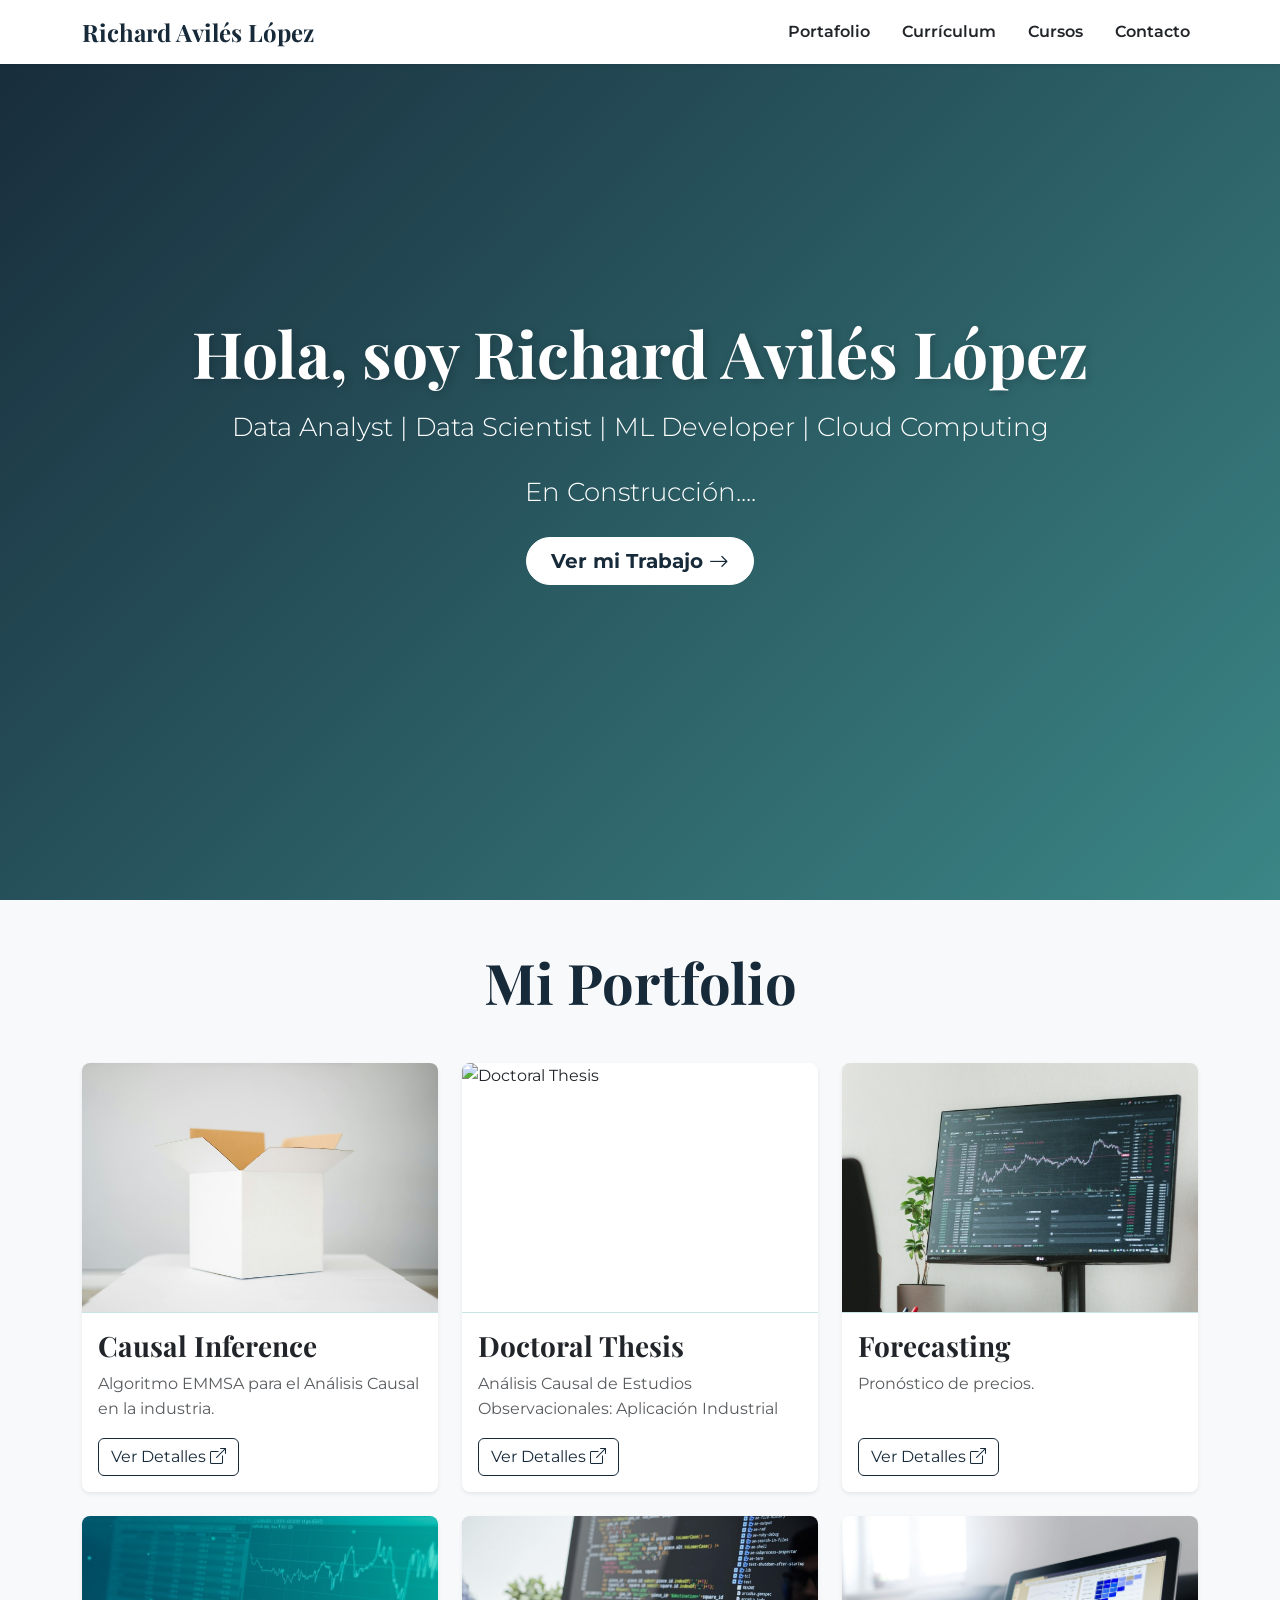
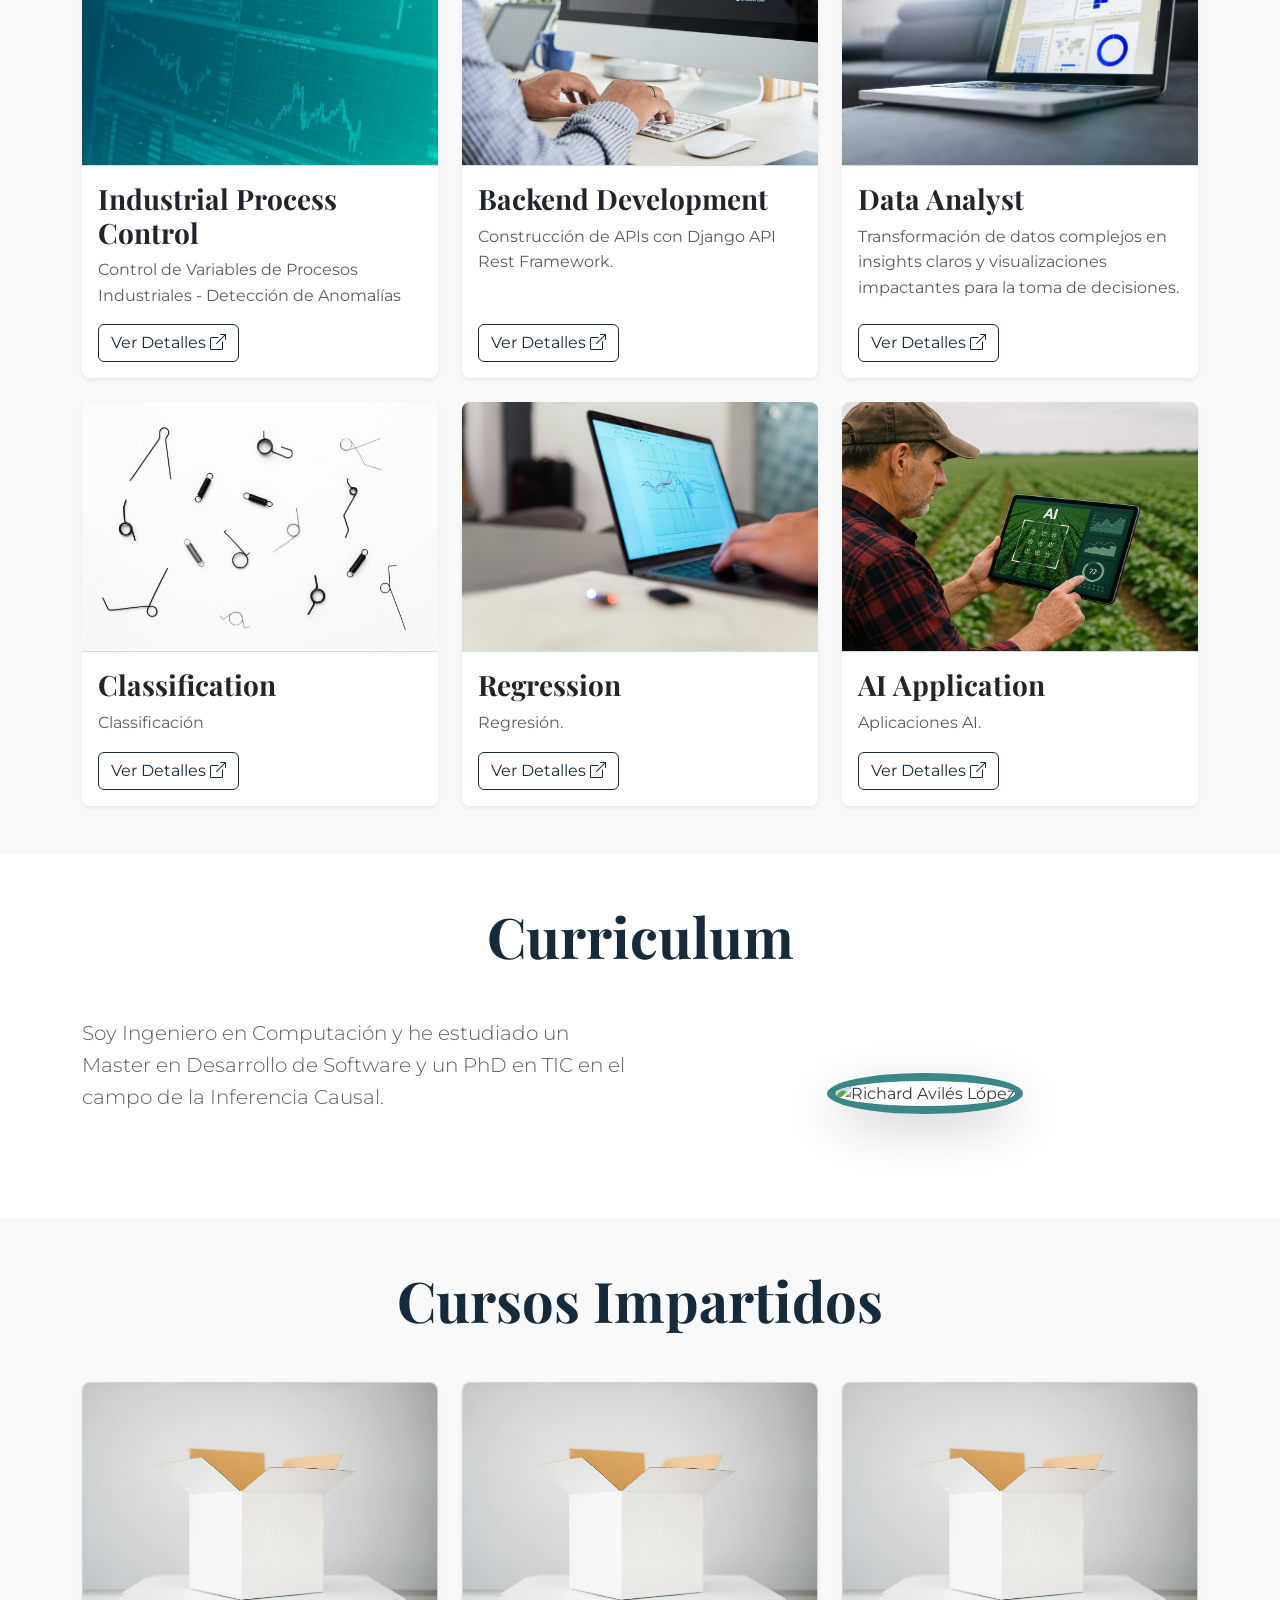
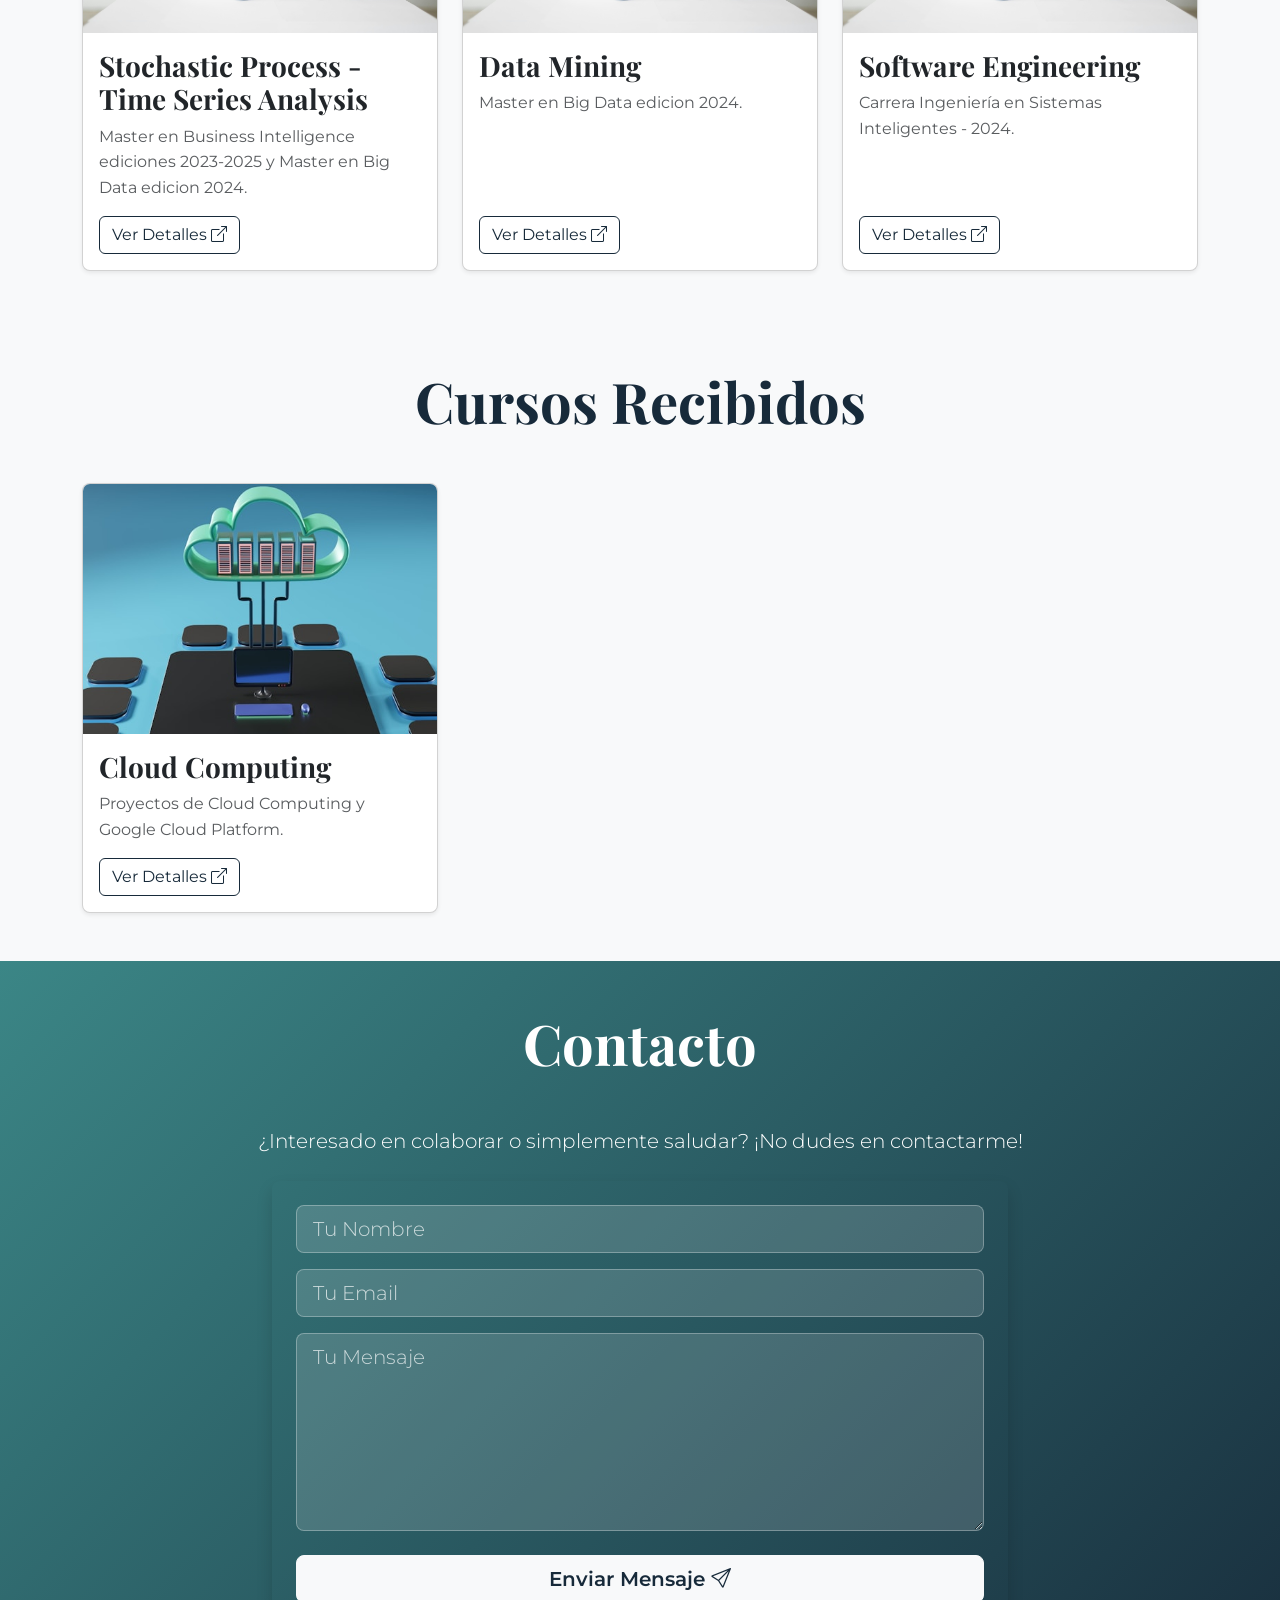
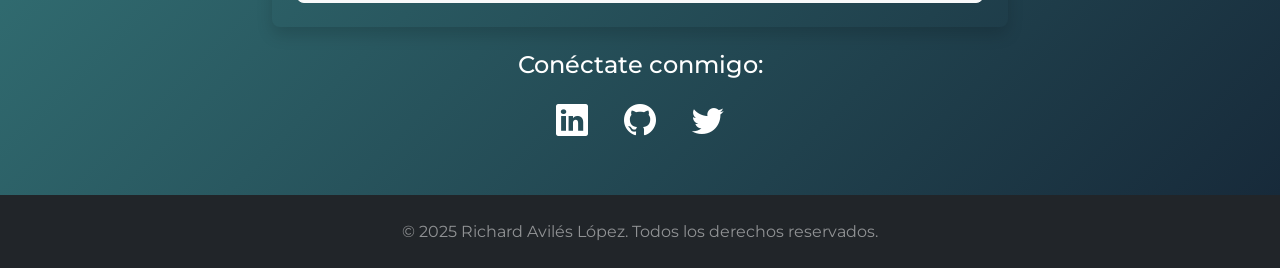
==== index2.html @ 5cff8ef3 "Portafolio v2.0" ====
<!DOCTYPE html>
<html lang="es">

<head>
    <meta charset="UTF-8">
    <meta name="viewport" content="width=device-width, initial-scale=1.0">
    <title>Richard Avilés López - Portafolio Profesional</title>
    <meta name="description" content="Portafolio profesional de Richard Avilés López: Data Analyst, Data Scientist y ML Developer. Descubre mis proyectos en Inferencia Causal, Forecasting y desarrollo Backend.">

    <!-- Bootstrap CSS -->
    <link href="https://cdn.jsdelivr.net/npm/bootstrap@5.3.3/dist/css/bootstrap.min.css" rel="stylesheet" xintegrity="sha384-QWTKZyjpPEjISv5WaRU9OFeRpok6YctnYmDr5pNlyT2bRjXh0JMhjY6hW+ALEwIH" crossorigin="anonymous">

    <!-- Google Fonts -->
    <link href="https://fonts.googleapis.com/css2?family=Playfair+Display:wght@400;700&family=Montserrat:wght@300;400;500;600&display=swap" rel="stylesheet">

    <!-- Bootstrap Icons -->
    <link rel="stylesheet" href="https://cdn.jsdelivr.net/npm/bootstrap-icons@1.11.3/font/bootstrap-icons.min.css">

    <style>
        /* CSS del usuario - Corregido y adaptado */
        /* Importar fuentes de Google Fonts */
        @import url('https://fonts.googleapis.com/css2?family=Playfair+Display:wght@400;700&family=Montserrat:wght@300;400;500;600&display=swap');

        /* Variables CSS para una paleta de colores profesional */
        :root {
            --primary-color: #172a3a; /* Azul oscuro elegante */
            --secondary-color: #3b8686; /* Azul verdoso suave y profesional */
            --accent-color: #c6e4e4; /* Azul pastel muy claro */
            --text-dark: #343a40; /* Casi negro de Bootstrap */
            --text-muted: #6c757d; /* Gris para texto secundario */
            --bg-light: #f8f9fa; /* Fondo claro de Bootstrap */
            --bg-white: #ffffff; /* Blanco puro */
        }

        /* Estilos generales y de tipografía */
        body {
            font-family: 'Montserrat', sans-serif;
            color: var(--text-dark);
            line-height: 1.6;
            background-color: var(--bg-white);
            scroll-behavior: smooth;
        }

        h1, h2, h3, .navbar-brand {
            font-family: 'Playfair Display', serif;
            font-weight: 700;
        }

        h1 {
            color: var(--bg-white);
        }

        h2 {
            color: var(--primary-color);
        }

        .text-primary {
            color: var(--primary-color) !important;
        }

        .btn-outline-primary {
            color: var(--primary-color);
            border-color: var(--primary-color);
            transition: all 0.3s ease;
        }
        .btn-outline-primary:hover {
            background-color: var(--primary-color);
            color: var(--bg-white);
        }

        /* --- Navbar Mejorado --- */
        .navbar-brand {
            color: var(--primary-color) !important;
            font-weight: 700;
        }

        .nav-link.fw-semibold {
            font-weight: 600 !important;
            color: var(--text-dark);
            transition: color 0.3s ease;
        }

        .nav-link:hover {
            color: var(--secondary-color) !important; /* Nuevo color al pasar el ratón */
        }

        /* --- Hero Section Mejorada --- */
        .hero-section {
            background: linear-gradient(135deg, var(--primary-color) 0%, var(--secondary-color) 100%);
            min-height: 100vh;
            padding-top: 56px;
            display: flex;
            align-items: center;
            text-align: center;
            color: var(--bg-white);
        }

        .hero-section h1 {
            font-size: clamp(2rem, 5vw, 4rem); /* Fuente responsiva */
            text-shadow: 2px 2px 8px rgba(0,0,0,0.2);
        }

        .hero-section .lead {
            font-size: clamp(1rem, 2.5vw, 1.6rem); /* Fuente responsiva */
            font-weight: 300;
        }

        .hero-section .btn {
            border-color: var(--bg-white) !important;
            color: var(--primary-color) !important;
            background-color: var(--bg-white) !important;
            transition: all 0.3s ease;
        }
        .hero-section .btn:hover {
            background-color: var(--accent-color) !important;
            color: var(--primary-color) !important;
            transform: translateY(-3px);
            box-shadow: 0 5px 15px rgba(0,0,0,0.2);
        }


        /* --- Secciones Generales --- */
        section {
            padding: 5rem 0;
            overflow: hidden;
        }

        /* --- Portfolio Section --- */
        .portfolio-section .card {
            border: none;
            transition: transform 0.3s ease, box-shadow 0.3s ease;
            cursor: pointer;
            background-color: var(--bg-white);
            border-radius: 0.75rem; /* Bordes más suaves */
        }

        .portfolio-section .card:hover {
            transform: translateY(-10px);
            box-shadow: 0 10px 30px rgba(0, 0, 0, 0.15) !important;
        }

        .portfolio-section .card-img-top {
            border-bottom: 1px solid var(--accent-color); /* Borde suave */
        }

        /* --- About Section --- */
        .about-section .img-fluid {
            border: 8px solid var(--secondary-color);
            box-shadow: 0 8px 25px rgba(0, 0, 0, 0.15);
        }

        /* --- Contact Section --- */
        .contact-section {
            background: linear-gradient(135deg, var(--secondary-color) 0%, var(--primary-color) 100%);
        }

        .contact-section .form-control {
            background-color: rgba(255, 255, 255, 0.15);
            border: 1px solid rgba(255, 255, 255, 0.4);
            color: var(--bg-white);
            font-weight: 300;
        }

        .contact-section .form-control::placeholder {
            color: rgba(255, 255, 255, 0.7);
        }

        .contact-section .form-control:focus {
            background-color: rgba(255, 255, 255, 0.25);
            border-color: var(--bg-white);
            box-shadow: 0 0 0 0.25rem rgba(255, 255, 255, 0.25);
            color: var(--bg-white);
        }

        .contact-section .btn-light {
            color: var(--primary-color) !important;
            font-weight: 600 !important;
            transition: all 0.3s ease;
        }

        .contact-section .btn-light:hover {
            background-color: var(--bg-light) !important;
            transform: translateY(-3px);
            box-shadow: 0 5px 15px rgba(0,0,0,0.2);
        }

        .social-links a {
            transition: transform 0.3s ease, color 0.3s ease;
        }

        .social-links a:hover {
            transform: translateY(-5px) scale(1.1);
            color: var(--accent-color) !important;
        }

        /* --- Footer --- */
        .footer {
            background-color: var(--text-dark);
        }

        /* Media Queries para responsividad */
        @media (max-width: 991.98px) {
            .navbar-collapse {
                background-color: var(--bg-white);
                padding: 1rem;
                border-radius: 0.5rem;
                margin-top: 0.5rem;
                box-shadow: 0 5px 15px rgba(0,0,0,0.1);
            }
            .navbar-nav .nav-item {
                margin-left: 0;
                margin-bottom: 0.5rem;
            }
            .navbar-nav .nav-link {
                padding-left: 1rem;
            }
            .about-section .img-fluid {
                width: 250px;
                height: 250px;
            }
        }
        @media (max-width: 767.98px) {
            .about-section .img-fluid {
                width: 200px;
                height: 200px;
            }
        }

        /* --- Estilos para la galería pop-up (modal) --- */
        .modal-gallery {
            display: none; 
            position: fixed;
            z-index: 1050;
            left: 0;
            top: 0;
            width: 100%;
            height: 100%;
            background-color: rgba(0, 0, 0, 0.9);
            justify-content: center;
            align-items: center;
            padding: 20px;
            box-sizing: border-box;
        }

        .modal-content-wrapper {
            position: relative;
            max-width: 90%;
            max-height: 90%;
            display: flex;
            flex-direction: column;
            justify-content: center;
            align-items: center;
        }

        .modal-menu-container {
            width: 100%;
            max-width: 600px;
        }

        #gallery-menu {
            width: 100%;
            font-size: 1.25rem;
            font-weight: 500;
        }

        .modal-image {
            max-width: 100%;
            max-height: calc(100vh - 150px);
            display: block;
            object-fit: contain;
            transition: transform 0.3s ease;
        }

        .close-btn {
            position: absolute;
            top: 20px;
            right: 35px;
            color: #fff;
            font-size: 40px;
            font-weight: bold;
            cursor: pointer;
            transition: color 0.3s ease;
        }

        .close-btn:hover,
        .close-btn:focus {
            color: var(--secondary-color);
            text-decoration: none;
        }

        .prev-btn, .next-btn {
            cursor: pointer;
            position: absolute;
            top: 50%;
            width: auto;
            padding: 16px;
            margin-top: -22px;
            color: white;
            font-weight: bold;
            font-size: 20px;
            transition: 0.6s ease;
            border-radius: 0 3px 3px 0;
            user-select: none;
            background-color: rgba(0,0,0,0.5);
            border: none;
        }

        .prev-btn {
            left: 0;
            border-radius: 3px 0 0 3px;
        }

        .next-btn {
            right: 0;
            border-radius: 3px 0 0 3px;
        }

        .prev-btn:hover, .next-btn:hover {
            background-color: rgba(0,0,0,0.8);
        }
    </style>
</head>
<body>

    <nav class="navbar navbar-expand-lg navbar-light bg-white shadow-sm fixed-top">
        <div class="container">
            <a class="navbar-brand fw-bold fs-4 text-primary" href="#hero">Richard Avilés López</a>
            <button class="navbar-toggler" type="button" data-bs-toggle="collapse" data-bs-target="#navbarNav" aria-controls="navbarNav" aria-expanded="false" aria-label="Toggle navigation">
                <span class="navbar-toggler-icon"></span>
            </button>
            <div class="collapse navbar-collapse justify-content-end" id="navbarNav">
                <ul class="navbar-nav">
                    <li class="nav-item">
                        <a class="nav-link text-dark fw-semibold me-3" href="#portfolio">Portafolio</a>
                    </li>
                    <li class="nav-item">
                        <a class="nav-link text-dark fw-semibold me-3" href="#about">Currículum</a>
                    </li>
                    <li class="nav-item">
                        <a class="nav-link text-dark fw-semibold me-3" href="#cursos_impartidos">Cursos</a>
                    </li>
                    <li class="nav-item">
                        <a class="nav-link text-dark fw-semibold" href="#contact">Contacto</a>
                    </li>
                </ul>
            </div>
        </div>
    </nav>

    <section id="hero" class="hero-section d-flex align-items-center justify-content-center text-center text-white py-5">
        <div class="container">
            <h1 class="display-3 fw-bold mb-3 animate__animated animate__fadeInDown">Hola, soy Richard Avilés López</h1>
            <p class="lead mb-4 animate__animated animate__fadeInUp">Data Analyst | Data Scientist | ML Developer | Cloud Computing</p>
            <p class="lead mb-4 animate__animated animate__fadeInUp">En Construcción....</p>
            <a href="#portfolio" class="btn btn-lg btn-light text-primary fw-bold px-4 py-2 rounded-pill animate__animated animate__zoomIn">Ver mi Trabajo <i class="bi bi-arrow-right"></i></a>
        </div>
    </section>

    <section id="portfolio" class="portfolio-section py-5 bg-light">
        <div class="container">
            <h2 class="text-center mb-5 display-4 fw-bold text-primary">Mi Portfolio</h2>
            <div class="row g-4">
                <div class="col-md-6 col-lg-4 d-flex">
                    <div class="card shadow-sm rounded-3 overflow-hidden flex-fill">
                        <img src="./imgs/kelli-mcclintock-GopRYASfsOc-unsplash.jpg" class="card-img-top" alt="Causal Inference" style="height: 250px; object-fit: cover;">
                        <div class="card-body d-flex flex-column">
                            <h3 class="card-title fw-bold text-dark">Causal Inference</h3>
                            <p class="card-text text-muted mb-auto">Algoritmo EMMSA para el Análisis Causal en la industria.</p>
                            <a href="#" class="btn btn-outline-primary mt-3 align-self-start open-gallery-btn" data-gallery-id="causal-inference">Ver Detalles <i class="bi bi-box-arrow-up-right"></i></a>
                        </div>
                    </div>
                </div>
                <div class="col-md-6 col-lg-4 d-flex">
                    <div class="card shadow-sm rounded-3 overflow-hidden flex-fill">
                        <img src="./imgs/logan-voss-eCYWtGTDKS4-unsplash.jpg" class="card-img-top" alt="Doctoral Thesis" style="height: 250px; object-fit: cover;">
                        <div class="card-body d-flex flex-column">
                            <h3 class="card-title fw-bold text-dark">Doctoral Thesis</h3>
                            <p class="card-text text-muted mb-auto">Análisis Causal de Estudios Observacionales: Aplicación Industrial</p>
                            <a href="#" class="btn btn-outline-primary mt-3 align-self-start open-gallery-btn" data-gallery-id="doctoral-thesis">Ver Detalles <i class="bi bi-box-arrow-up-right"></i></a>
                        </div>
                    </div>
                </div>
                <div class="col-md-6 col-lg-4 d-flex">
                    <div class="card shadow-sm rounded-3 overflow-hidden flex-fill">
                        <img src="./imgs/behnam-norouzi-5mK7vv6dHlg-unsplash.jpg" class="card-img-top" alt="Forecasting" style="height: 250px; object-fit: cover;">
                        <div class="card-body d-flex flex-column">
                            <h3 class="card-title fw-bold text-dark">Forecasting</h3>
                            <p class="card-text text-muted mb-auto">Pronóstico de precios.</p>
                            <a href="#" class="btn btn-outline-primary mt-3 align-self-start open-gallery-btn" data-gallery-id="forecasting">Ver Detalles <i class="bi bi-box-arrow-up-right"></i></a>
                        </div>
                    </div>
                </div>
                <div class="col-md-6 col-lg-4 d-flex">
                    <div class="card shadow-sm rounded-3 overflow-hidden flex-fill">
                        <img src="./imgs/business-5475664_1280.jpg" class="card-img-top" alt="Industrial Process Control" style="height: 250px; object-fit: cover;">
                        <div class="card-body d-flex flex-column">
                            <h3 class="card-title fw-bold text-dark">Industrial Process Control</h3>
                            <p class="card-text text-muted mb-auto">Control de Variables de Procesos Industriales - Detección de Anomalías</p>
                            <a href="#" class="btn btn-outline-primary mt-3 align-self-start open-gallery-btn" data-gallery-id="industrial-control">Ver Detalles <i class="bi bi-box-arrow-up-right"></i></a>
                        </div>
                    </div>
                </div>
                <div class="col-md-6 col-lg-4 d-flex">
                    <div class="card shadow-sm rounded-3 overflow-hidden flex-fill">
                        <img src="./imgs/software-development-6523979_1280.jpg" class="card-img-top" alt="Desarrollo Backend con Django" style="height: 250px; object-fit: cover;">
                        <div class="card-body d-flex flex-column">
                            <h3 class="card-title fw-bold text-dark">Backend Development</h3>
                            <p class="card-text text-muted mb-auto">Construcción de APIs con Django API Rest Framework.</p>
                            <a href="#" class="btn btn-outline-primary mt-3 align-self-start open-gallery-btn" data-gallery-id="backend-dev">Ver Detalles <i class="bi bi-box-arrow-up-right"></i></a>
                        </div>
                    </div>
                </div>
                <div class="col-md-6 col-lg-4 d-flex">
                    <div class="card shadow-sm rounded-3 overflow-hidden flex-fill">
                        <img src="./imgs/lukas-blazek-mcSDtbWXUZU-unsplash.jpg" class="card-img-top" alt="Análisis de Datos y Visualización" style="height: 250px; object-fit: cover;">
                        <div class="card-body d-flex flex-column">
                            <h3 class="card-title fw-bold text-dark">Data Analyst</h3>
                            <p class="card-text text-muted mb-auto">Transformación de datos complejos en insights claros y visualizaciones impactantes para la toma de decisiones.</p>
                            <a href="#" class="btn btn-outline-primary mt-3 align-self-start open-gallery-btn" data-gallery-id="data-analyst">Ver Detalles <i class="bi bi-box-arrow-up-right"></i></a>
                        </div>
                    </div>
                </div>
                <div class="col-md-6 col-lg-4 d-flex">
                    <div class="card shadow-sm rounded-3 overflow-hidden flex-fill">
                        <img src="./imgs/dan-cristian-padure-ritZolQWTeE-unsplash.jpg" class="card-img-top" alt="Classification" style="height: 250px; object-fit: cover;">
                        <div class="card-body d-flex flex-column">
                            <h3 class="card-title fw-bold text-dark">Classification</h3>
                            <p class="card-text text-muted mb-auto">Classificación</p>
                            <a href="#" class="btn btn-outline-primary mt-3 align-self-start open-gallery-btn" data-gallery-id="classification">Ver Detalles <i class="bi bi-box-arrow-up-right"></i></a>
                        </div>
                    </div>
                </div>
                <div class="col-md-6 col-lg-4 d-flex">
                    <div class="card shadow-sm rounded-3 overflow-hidden flex-fill">
                        <img src="./imgs/thisisengineering-f4pUuCc3M0g-unsplash.jpg" class="card-img-top" alt="Regression" style="height: 250px; object-fit: cover;">
                        <div class="card-body d-flex flex-column">
                            <h3 class="card-title fw-bold text-dark">Regression</h3>
                            <p class="card-text text-muted mb-auto">Regresión.</p>
                            <a href="#" class="btn btn-outline-primary mt-3 align-self-start open-gallery-btn" data-gallery-id="regression">Ver Detalles <i class="bi bi-box-arrow-up-right"></i></a>
                        </div>
                    </div>
                </div>
                <div class="col-md-6 col-lg-4 d-flex">
                    <div class="card shadow-sm rounded-3 overflow-hidden flex-fill">
                        <img src="./imgs/waqar-mujahid-NU_s4KI_zME-unsplash.jpg" class="card-img-top" alt="AI Application" style="height: 250px; object-fit: cover;">
                        <div class="card-body d-flex flex-column">
                            <h3 class="card-title fw-bold text-dark">AI Application</h3>
                            <p class="card-text text-muted mb-auto">Aplicaciones AI.</p>
                            <a href="#" class="btn btn-outline-primary mt-3 align-self-start open-gallery-btn" data-gallery-id="ai-application">Ver Detalles <i class="bi bi-box-arrow-up-right"></i></a>
                        </div>
                    </div>
                </div>
            </div>
        </div>
    </section>

    <section id="about" class="about-section py-5">
        <div class="container">
            <h2 class="text-center mb-5 display-4 fw-bold text-primary">Curriculum</h2>
            <div class="row align-items-center">
                <div class="col-lg-6 mb-4 mb-lg-0 order-lg-2 text-center">
                    <img src="https://images.unsplash.com/photo-1531297484001-80022131f5a1?q=80&w=2940&auto=format&fit=crop&ixlib=rb-4.0.3&ixid=M3wxMjA3fDB8MHxwaG90by1wYWdlfHx8fGVufDB8fHx8fA%3D%3D" class="img-fluid rounded-circle shadow-lg" alt="Richard Avilés López" style="width: 300px; height: 300px; object-fit: cover;">
                </div>
                <div class="col-lg-6 order-lg-1 text-lg-start text-center">
                    <p class="lead mb-3 text-muted">Soy Ingeniero en Computación y he estudiado un Master en Desarrollo de Software y un PhD en TIC en el campo de la Inferencia Causal.</p>
                    <p class="mb-3 text-muted"> </p>
                    <p class="text-muted">  </p>
                </div>
            </div>
        </div>
    </section>

    <section id="cursos_impartidos" class="cursos-section py-5 bg-light">
        <div class="container">
            <h2 class="text-center mb-5 display-4 fw-bold text-primary">Cursos Impartidos</h2>
            <div class="row g-4">
                <div class="col-md-6 col-lg-4 d-flex">
                    <div class="card shadow-sm rounded-3 overflow-hidden flex-fill">
                        <img src="./imgs/kelli-mcclintock-GopRYASfsOc-unsplash.jpg" class="card-img-top" alt="Stochastic Process" style="height: 250px; object-fit: cover;">
                        <div class="card-body d-flex flex-column">
                            <h3 class="card-title fw-bold text-dark">Stochastic Process - Time Series Analysis</h3>
                            <p class="card-text text-muted mb-auto">Master en Business Intelligence ediciones 2023-2025 y Master en Big Data edicion 2024.</p>
                            <a href="#" class="btn btn-outline-primary mt-3 align-self-start open-gallery-btn" data-gallery-id="stochastic-process">Ver Detalles <i class="bi bi-box-arrow-up-right"></i></a>
                        </div>
                    </div>
                </div>
                <div class="col-md-6 col-lg-4 d-flex">
                    <div class="card shadow-sm rounded-3 overflow-hidden flex-fill">
                        <img src="./imgs/kelli-mcclintock-GopRYASfsOc-unsplash.jpg" class="card-img-top" alt="Data Mining" style="height: 250px; object-fit: cover;">
                        <div class="card-body d-flex flex-column">
                            <h3 class="card-title fw-bold text-dark">Data Mining</h3>
                            <p class="card-text text-muted mb-auto">Master en Big Data edicion 2024.</p>
                            <a href="#" class="btn btn-outline-primary mt-3 align-self-start open-gallery-btn" data-gallery-id="data-mining">Ver Detalles <i class="bi bi-box-arrow-up-right"></i></a>
                        </div>
                    </div>
                </div>
                <div class="col-md-6 col-lg-4 d-flex">
                    <div class="card shadow-sm rounded-3 overflow-hidden flex-fill">
                        <img src="./imgs/kelli-mcclintock-GopRYASfsOc-unsplash.jpg" class="card-img-top" alt="Software Engineering" style="height: 250px; object-fit: cover;">
                        <div class="card-body d-flex flex-column">
                            <h3 class="card-title fw-bold text-dark">Software Engineering</h3>
                            <p class="card-text text-muted mb-auto">Carrera Ingeniería en Sistemas Inteligentes - 2024.</p>
                            <a href="#" class="btn btn-outline-primary mt-3 align-self-start open-gallery-btn" data-gallery-id="software-engineering">Ver Detalles <i class="bi bi-box-arrow-up-right"></i></a>
                        </div>
                    </div>
                </div>
            </div>
        </div>
    </section>

    <section id="cursos_recibidos" class="cursos-section py-5 bg-light">
        <div class="container">
            <h2 class="text-center mb-5 display-4 fw-bold text-primary">Cursos Recibidos</h2>
            <div class="row g-4" id="cursos-container">
                <div class="col-md-6 col-lg-4 d-flex">
                    <div class="card shadow-sm rounded-3 overflow-hidden flex-fill">
                        <img src="./imgs/growtika-WELyMatW3mw-unsplash.jpg" class="card-img-top" alt="Cloud Computing" style="height: 250px; object-fit: cover;">
                        <div class="card-body d-flex flex-column">
                            <h3 class="card-title fw-bold text-dark">Cloud Computing</h3>
                            <p class="card-text text-muted mb-auto">Proyectos de Cloud Computing y Google Cloud Platform.</p>
                            <a href="#" class="btn btn-outline-primary mt-3 align-self-start open-gallery-btn" data-gallery-id="cloud-computing">Ver Detalles <i class="bi bi-box-arrow-up-right"></i></a>
                        </div>
                    </div>
                </div>
            </div>
        </div>
    </section>
    
    <!-- Modal de la galería pop-up -->
    <div id="gallery-modal" class="modal-gallery">
        <div class="modal-content-wrapper">
            <span class="close-btn">&times;</span>
            <img id="modal-image" class="modal-image" src="" alt="">
            <a id="prev-btn" class="prev-btn">&#10094;</a>
            <a id="next-btn" class="next-btn">&#10095;</a>
        </div>
    </div>


    <section id="contact" class="contact-section py-5 text-white">
        <div class="container">
            <h2 class="text-center mb-5 display-4 fw-bold text-white">Contacto</h2>
            <p class="text-center lead mb-4">¿Interesado en colaborar o simplemente saludar? ¡No dudes en contactarme!</p>
            <div class="row justify-content-center">
                <div class="col-lg-8">
                    <form class="contact-form p-4 rounded-3 shadow" action="https://getform.io/f/bnlxvgnb" method="POST">
                        <div class="mb-3">
                            <label for="name" class="form-label visually-hidden">Nombre</label>
                            <input type="text" class="form-control form-control-lg" id="name" name="name" placeholder="Tu Nombre" required>
                        </div>
                        <div class="mb-3">
                            <label for="email" class="form-label visually-hidden">Email</label>
                            <input type="email" class="form-control form-control-lg" id="email" name="email" placeholder="Tu Email" required>
                        </div>
                        <div class="mb-4">
                            <label for="message" class="form-label visually-hidden">Mensaje</label>
                            <textarea class="form-control form-control-lg" id="message" name="message" rows="6" placeholder="Tu Mensaje" required></textarea>
                        </div>
                        <button type="submit" class="btn btn-light btn-lg w-100 fw-bold">Enviar Mensaje <i class="bi bi-send"></i></button>
                    </form>
                    <div class="text-center mt-4 social-links">
                        <h4 class="text-white mb-3">Conéctate conmigo:</h4>
                        <a href="https://www.linkedin.com/in/richardaviles" target="_blank" class="text-white mx-3 fs-2" aria-label="LinkedIn"><i class="bi bi-linkedin"></i></a>
                        <a href="https://github.com/richardaviles" target="_blank" class="text-white mx-3 fs-2" aria-label="GitHub"><i class="bi bi-github"></i></a>
                        <a href="https://twitter.com/richardaviles" target="_blank" class="text-white mx-3 fs-2" aria-label="Twitter"><i class="bi bi-twitter"></i></a>
                    </div>
                </div>
            </div>
        </div>
    </section>

    <!-- Modal de la galería pop-up - Corregido para no tener dos IDs iguales -->
    <!-- El modal ha sido simplificado ya que no se necesita un menú de galerías -->
    <div id="gallery-modal-2" class="modal-gallery">
        <div class="modal-content-wrapper">
            <span class="close-btn">&times;</span>
            <img id="modal-image" class="modal-image" src="" alt="">
            <a id="prev-btn" class="prev-btn">&#10094;</a>
            <a id="next-btn" class="next-btn">&#10095;</a>
        </div>
    </div>


    <footer class="footer bg-dark text-white-50 py-4">
        <div class="container text-center">
            <p class="mb-0">&copy; 2025 Richard Avilés López. Todos los derechos reservados.</p>
        </div>
    </footer>

    <script src="https://cdn.jsdelivr.net/npm/bootstrap@5.3.3/dist/js/bootstrap.bundle.min.js" xintegrity="sha384-YvpcrYf0tY3lHB60NNkmXc5s9fDVZLESaAA55NDzOxhy9GkcIdslK1eCEYyUraMhHwN" crossorigin="anonymous"></script>

    <script>
        // JS del usuario - Unificado y Corregido
        document.addEventListener('DOMContentLoaded', () => {

            // ----------------------------------------------------
            // 1. Smooth scrolling para los enlaces del menú
            // ----------------------------------------------------
            const navbarLinks = document.querySelectorAll('.navbar-nav a, .hero-section .btn');
            const navbar = document.querySelector('.navbar');

            navbarLinks.forEach(anchor => {
                anchor.addEventListener('click', function (e) {
                    
                    const navbarCollapse = document.querySelector('#navbarNav');
                    if (navbarCollapse.classList.contains('show')) {
                        const bsCollapse = new bootstrap.Collapse(navbarCollapse, { toggle: false });
                        bsCollapse.hide();
                    }

                    e.preventDefault();
                    const targetId = this.getAttribute('href');
                    const targetElement = document.querySelector(targetId);

                    if (targetElement) {
                        const headerOffset = navbar.offsetHeight;
                        const elementPosition = targetElement.getBoundingClientRect().top + window.pageYOffset;
                        const offsetPosition = elementPosition - headerOffset - 20;

                        window.scrollTo({
                            top: offsetPosition,
                            behavior: 'smooth'
                        });
                    }
                });
            });

            // ----------------------------------------------------
            // 2. Lógica de la galería de imágenes pop-up
            // ----------------------------------------------------

            // Define las imágenes para cada galería. Adapta las rutas si es necesario.
            const galleriesData = {
                'causal-inference': [
                    './imgs/kelli-mcclintock-GopRYASfsOc-unsplash.jpg',
                    'https://placehold.co/800x600/172a3a/ffffff?text=Inferencia+Causal+2',
                    'https://placehold.co/800x600/172a3a/ffffff?text=Inferencia+Causal+3'
                ],
                'doctoral-thesis': [
                    './imgs/logan-voss-eCYWtGTDKS4-unsplash.jpg',
                    'https://placehold.co/800x600/3b8686/ffffff?text=Tesis+Doctoral+1',
                    'https://placehold.co/800x600/3b8686/ffffff?text=Tesis+Doctoral+2'
                ],
                'forecasting': [
                    './imgs/behnam-norouzi-5mK7vv6dHlg-unsplash.jpg',
                    'https://placehold.co/800x600/c6e4e4/172a3a?text=Forecasting+1'
                ],
                'industrial-control': [
                    './imgs/business-5475664_1280.jpg',
                    'https://placehold.co/800x600/3b8686/ffffff?text=Control+Industrial'
                ],
                'backend-dev': [
                    './imgs/software-development-6523979_1280.jpg',
                    'https://placehold.co/800x600/172a3a/ffffff?text=Backend+Django+1'
                ],
                'data-analyst': [
                    './imgs/lukas-blazek-mcSDtbWXUZU-unsplash.jpg',
                    'https://placehold.co/800x600/c6e4e4/172a3a?text=Análisis+de+Datos'
                ],
                'classification': [
                    './imgs/dan-cristian-padure-ritZolQWTeE-unsplash.jpg',
                    'https://placehold.co/800x600/3b8686/ffffff?text=Clasificación'
                ],
                'regression': [
                    './imgs/thisisengineering-f4pUuCc3M0g-unsplash.jpg',
                    'https://placehold.co/800x600/172a3a/ffffff?text=Regresión'
                ],
                'ai-application': [
                    './imgs/waqar-mujahid-NU_s4KI_zME-unsplash.jpg',
                    'https://placehold.co/800x600/c6e4e4/172a3a?text=Aplicaciones+AI'
                ],
                'stochastic-process': [
                    './imgs/kelli-mcclintock-GopRYASfsOc-unsplash.jpg',
                    'https://placehold.co/800x600/172a3a/ffffff?text=Procesos+Estocásticos'
                ],
                'data-mining': [
                    './imgs/kelli-mcclintock-GopRYASfsOc-unsplash.jpg',
                    'https://placehold.co/800x600/3b8686/ffffff?text=Minería+de+Datos'
                ],
                'software-engineering': [
                    './imgs/kelli-mcclintock-GopRYASfsOc-unsplash.jpg',
                    'https://placehold.co/800x600/c6e4e4/172a3a?text=Ingeniería+de+Software'
                ],
                'cloud-computing': [
                    './imgs/growtika-WELyMatW3mw-unsplash.jpg',
                    'https://placehold.co/800x600/172a3a/ffffff?text=Cloud+Computing+2'
                ]
            };

            const modal = document.getElementById('gallery-modal');
            const modalImage = document.getElementById('modal-image');
            const closeBtn = document.querySelector('.close-btn');
            const prevBtn = document.getElementById('prev-btn');
            const nextBtn = document.getElementById('next-btn');
            let currentImages = [];
            let currentIndex = 0;

            function openModal(galleryId) {
                currentImages = galleriesData[galleryId] || [];
                if (currentImages.length > 0) {
                    currentIndex = 0;
                    showImage(currentIndex);
                    modal.style.display = 'flex';
                } else {
                    console.error('Galería no encontrada o vacía:', galleryId);
                }
            }

            function closeModal() {
                modal.style.display = 'none';
            }

            function showImage(index) {
                if (index < 0) {
                    currentIndex = currentImages.length - 1;
                } else if (index >= currentImages.length) {
                    currentIndex = 0;
                } else {
                    currentIndex = index;
                }
                modalImage.src = currentImages[currentIndex];
            }

            // Event listeners
            closeBtn.addEventListener('click', closeModal);
            nextBtn.addEventListener('click', () => showImage(currentIndex + 1));
            prevBtn.addEventListener('click', () => showImage(currentIndex - 1));

            // Captura los clics en los botones para abrir la galería
            document.addEventListener('click', (e) => {
                const button = e.target.closest('.open-gallery-btn');
                if (button) {
                    e.preventDefault();
                    const galleryId = button.getAttribute('data-gallery-id');
                    openModal(galleryId);
                }
            });

            // Cierre del modal con la tecla 'Esc'
            document.addEventListener('keydown', (e) => {
                if (e.key === 'Escape' && modal.style.display === 'flex') {
                    closeModal();
                }
            });
            
            // Cierre del modal al hacer clic fuera del contenido principal
            modal.addEventListener('click', (e) => {
                if (e.target.id === 'gallery-modal') {
                    closeModal();
                }
            });
        });
    </script>
</body>
</html>
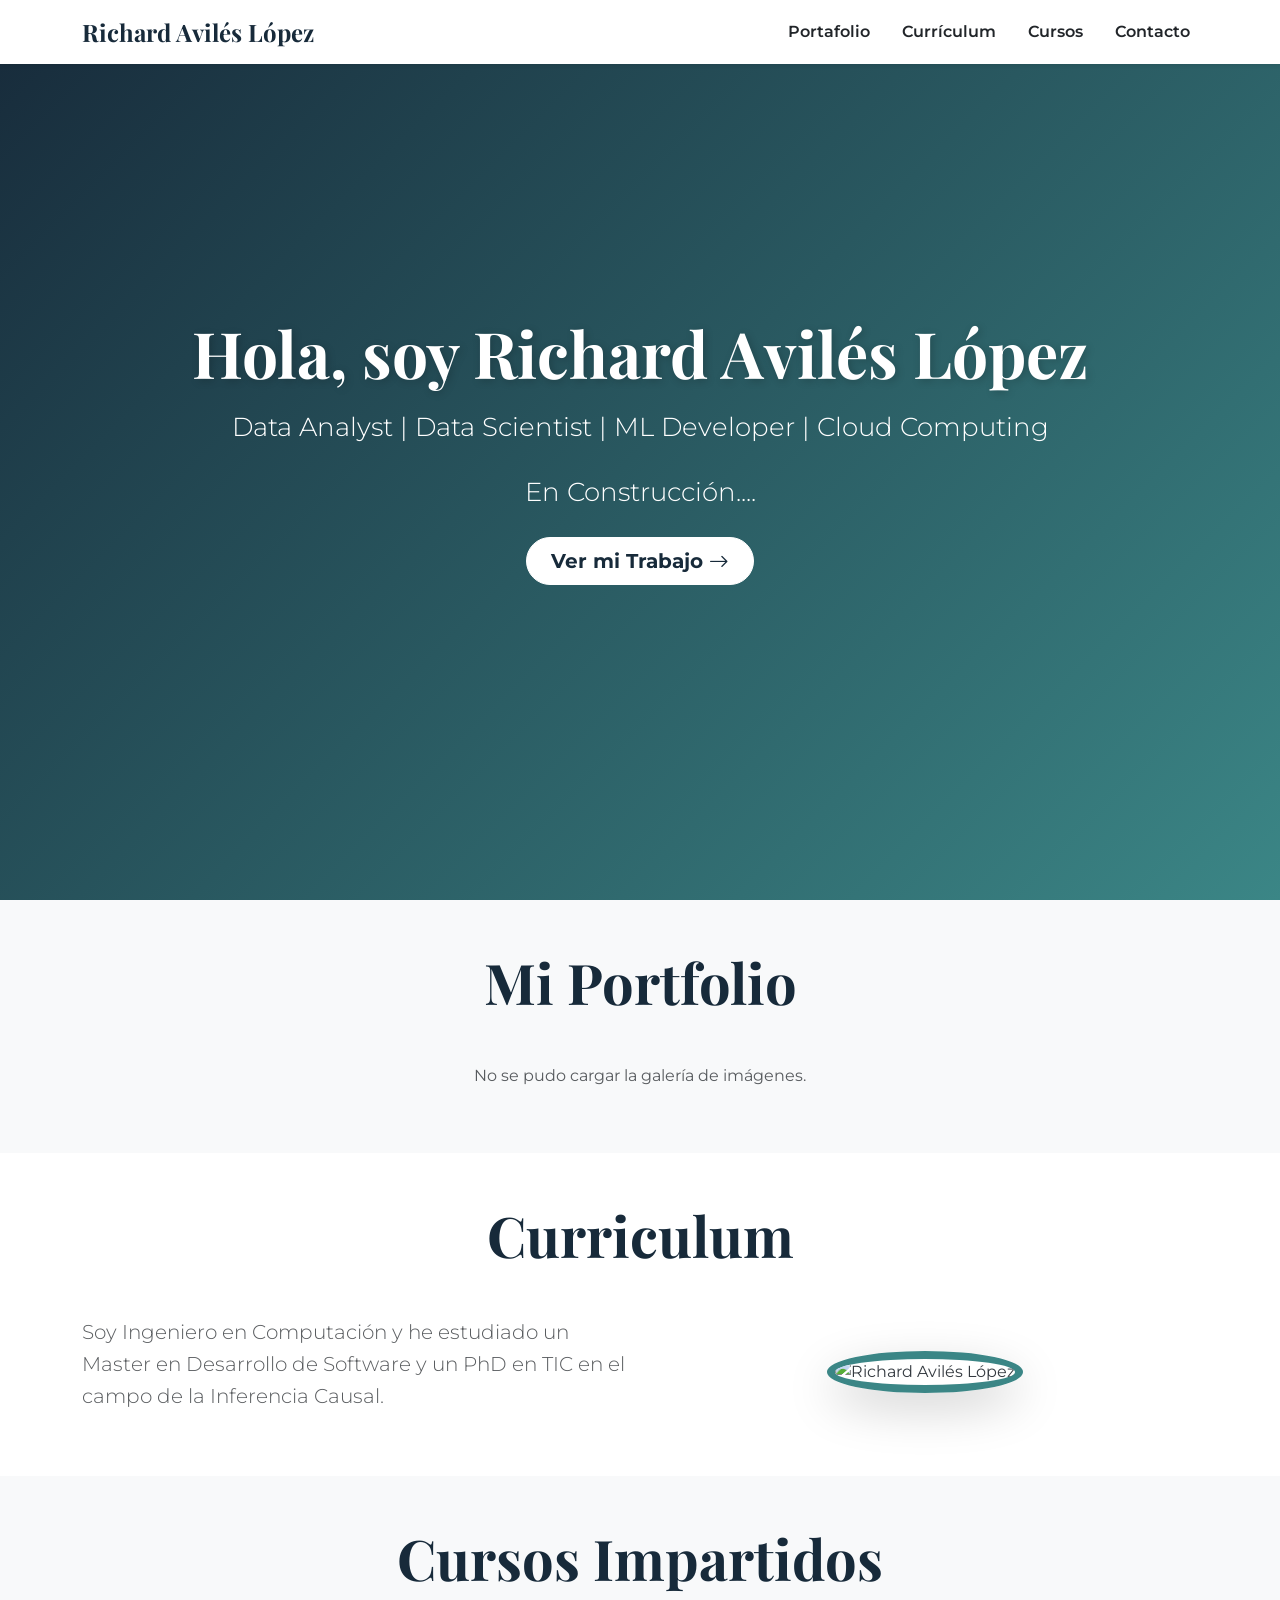
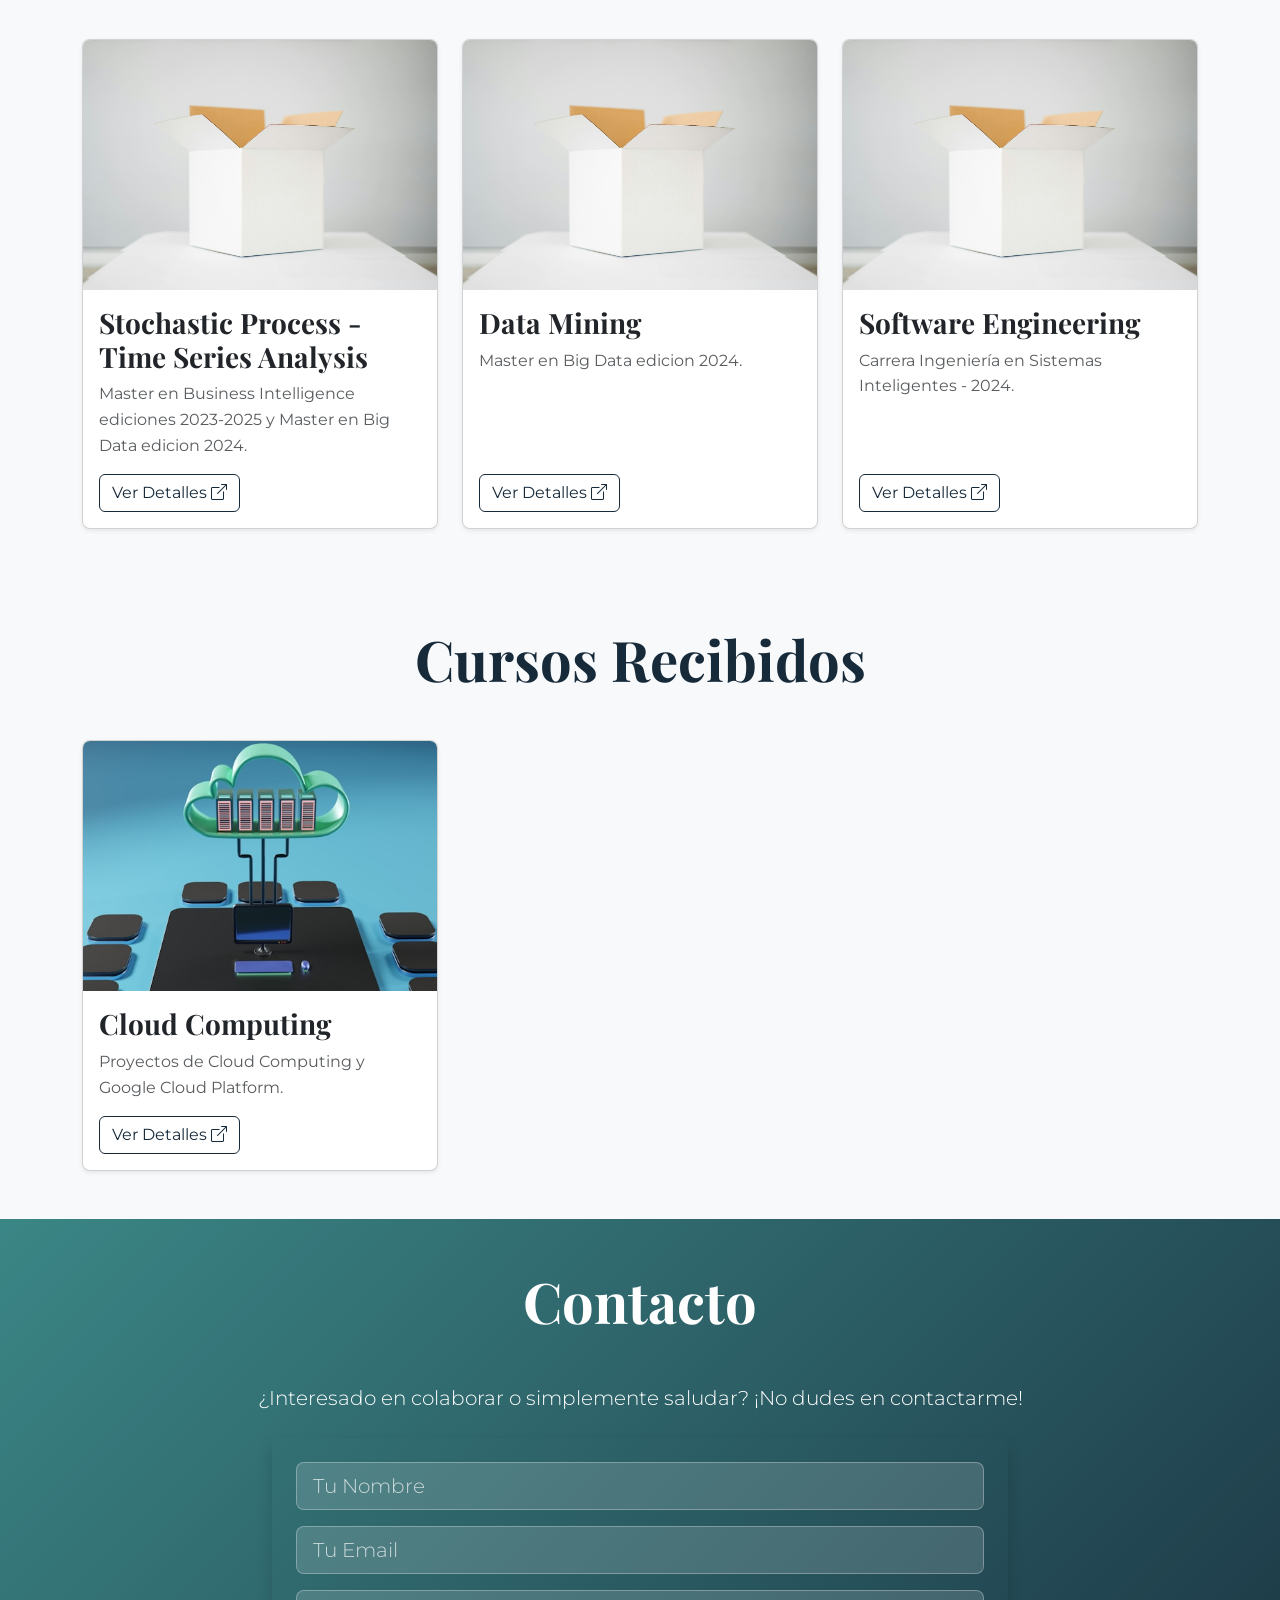
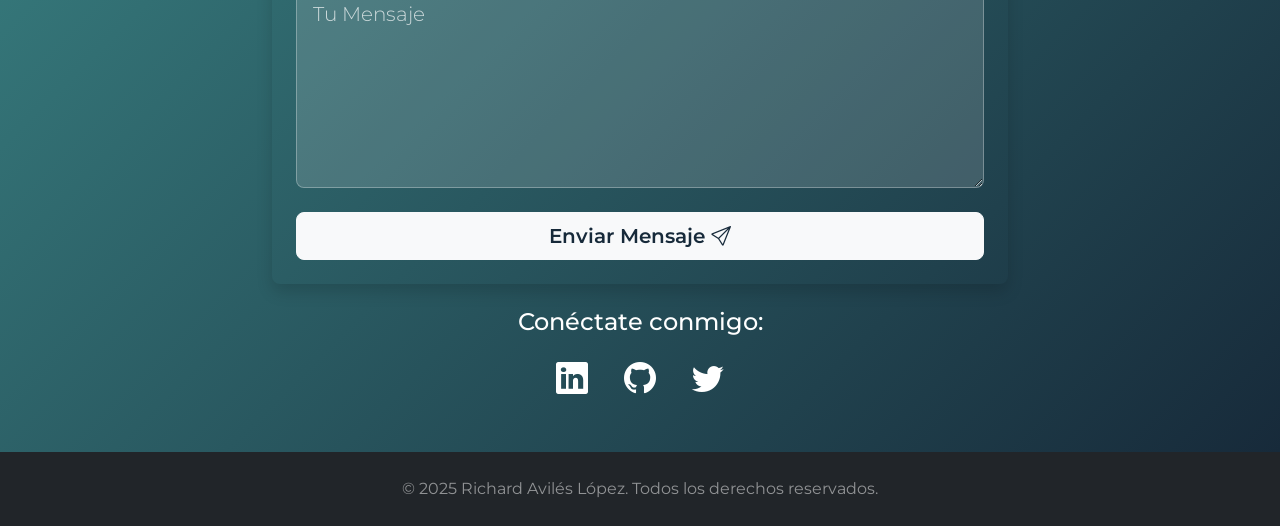
==== commit 4a3ba7c3: "Portafolio v2.0" ====
--- a/index2.html
+++ b/index2.html
@@ -7,318 +7,13 @@
     <title>Richard Avilés López - Portafolio Profesional</title>
     <meta name="description" content="Portafolio profesional de Richard Avilés López: Data Analyst, Data Scientist y ML Developer. Descubre mis proyectos en Inferencia Causal, Forecasting y desarrollo Backend.">
 
-    <!-- Bootstrap CSS -->
-    <link href="https://cdn.jsdelivr.net/npm/bootstrap@5.3.3/dist/css/bootstrap.min.css" rel="stylesheet" xintegrity="sha384-QWTKZyjpPEjISv5WaRU9OFeRpok6YctnYmDr5pNlyT2bRjXh0JMhjY6hW+ALEwIH" crossorigin="anonymous">
-
-    <!-- Google Fonts -->
+    <link href="https://cdn.jsdelivr.net/npm/bootstrap@5.3.3/dist/css/bootstrap.min.css" rel="stylesheet" integrity="sha384-QWTKZyjpPEjISv5WaRU9OFeRpok6YctnYmDr5pNlyT2bRjXh0JMhjY6hW+ALEwIH" crossorigin="anonymous">
+
     <link href="https://fonts.googleapis.com/css2?family=Playfair+Display:wght@400;700&family=Montserrat:wght@300;400;500;600&display=swap" rel="stylesheet">
 
-    <!-- Bootstrap Icons -->
     <link rel="stylesheet" href="https://cdn.jsdelivr.net/npm/bootstrap-icons@1.11.3/font/bootstrap-icons.min.css">
 
-    <style>
-        /* CSS del usuario - Corregido y adaptado */
-        /* Importar fuentes de Google Fonts */
-        @import url('https://fonts.googleapis.com/css2?family=Playfair+Display:wght@400;700&family=Montserrat:wght@300;400;500;600&display=swap');
-
-        /* Variables CSS para una paleta de colores profesional */
-        :root {
-            --primary-color: #172a3a; /* Azul oscuro elegante */
-            --secondary-color: #3b8686; /* Azul verdoso suave y profesional */
-            --accent-color: #c6e4e4; /* Azul pastel muy claro */
-            --text-dark: #343a40; /* Casi negro de Bootstrap */
-            --text-muted: #6c757d; /* Gris para texto secundario */
-            --bg-light: #f8f9fa; /* Fondo claro de Bootstrap */
-            --bg-white: #ffffff; /* Blanco puro */
-        }
-
-        /* Estilos generales y de tipografía */
-        body {
-            font-family: 'Montserrat', sans-serif;
-            color: var(--text-dark);
-            line-height: 1.6;
-            background-color: var(--bg-white);
-            scroll-behavior: smooth;
-        }
-
-        h1, h2, h3, .navbar-brand {
-            font-family: 'Playfair Display', serif;
-            font-weight: 700;
-        }
-
-        h1 {
-            color: var(--bg-white);
-        }
-
-        h2 {
-            color: var(--primary-color);
-        }
-
-        .text-primary {
-            color: var(--primary-color) !important;
-        }
-
-        .btn-outline-primary {
-            color: var(--primary-color);
-            border-color: var(--primary-color);
-            transition: all 0.3s ease;
-        }
-        .btn-outline-primary:hover {
-            background-color: var(--primary-color);
-            color: var(--bg-white);
-        }
-
-        /* --- Navbar Mejorado --- */
-        .navbar-brand {
-            color: var(--primary-color) !important;
-            font-weight: 700;
-        }
-
-        .nav-link.fw-semibold {
-            font-weight: 600 !important;
-            color: var(--text-dark);
-            transition: color 0.3s ease;
-        }
-
-        .nav-link:hover {
-            color: var(--secondary-color) !important; /* Nuevo color al pasar el ratón */
-        }
-
-        /* --- Hero Section Mejorada --- */
-        .hero-section {
-            background: linear-gradient(135deg, var(--primary-color) 0%, var(--secondary-color) 100%);
-            min-height: 100vh;
-            padding-top: 56px;
-            display: flex;
-            align-items: center;
-            text-align: center;
-            color: var(--bg-white);
-        }
-
-        .hero-section h1 {
-            font-size: clamp(2rem, 5vw, 4rem); /* Fuente responsiva */
-            text-shadow: 2px 2px 8px rgba(0,0,0,0.2);
-        }
-
-        .hero-section .lead {
-            font-size: clamp(1rem, 2.5vw, 1.6rem); /* Fuente responsiva */
-            font-weight: 300;
-        }
-
-        .hero-section .btn {
-            border-color: var(--bg-white) !important;
-            color: var(--primary-color) !important;
-            background-color: var(--bg-white) !important;
-            transition: all 0.3s ease;
-        }
-        .hero-section .btn:hover {
-            background-color: var(--accent-color) !important;
-            color: var(--primary-color) !important;
-            transform: translateY(-3px);
-            box-shadow: 0 5px 15px rgba(0,0,0,0.2);
-        }
-
-
-        /* --- Secciones Generales --- */
-        section {
-            padding: 5rem 0;
-            overflow: hidden;
-        }
-
-        /* --- Portfolio Section --- */
-        .portfolio-section .card {
-            border: none;
-            transition: transform 0.3s ease, box-shadow 0.3s ease;
-            cursor: pointer;
-            background-color: var(--bg-white);
-            border-radius: 0.75rem; /* Bordes más suaves */
-        }
-
-        .portfolio-section .card:hover {
-            transform: translateY(-10px);
-            box-shadow: 0 10px 30px rgba(0, 0, 0, 0.15) !important;
-        }
-
-        .portfolio-section .card-img-top {
-            border-bottom: 1px solid var(--accent-color); /* Borde suave */
-        }
-
-        /* --- About Section --- */
-        .about-section .img-fluid {
-            border: 8px solid var(--secondary-color);
-            box-shadow: 0 8px 25px rgba(0, 0, 0, 0.15);
-        }
-
-        /* --- Contact Section --- */
-        .contact-section {
-            background: linear-gradient(135deg, var(--secondary-color) 0%, var(--primary-color) 100%);
-        }
-
-        .contact-section .form-control {
-            background-color: rgba(255, 255, 255, 0.15);
-            border: 1px solid rgba(255, 255, 255, 0.4);
-            color: var(--bg-white);
-            font-weight: 300;
-        }
-
-        .contact-section .form-control::placeholder {
-            color: rgba(255, 255, 255, 0.7);
-        }
-
-        .contact-section .form-control:focus {
-            background-color: rgba(255, 255, 255, 0.25);
-            border-color: var(--bg-white);
-            box-shadow: 0 0 0 0.25rem rgba(255, 255, 255, 0.25);
-            color: var(--bg-white);
-        }
-
-        .contact-section .btn-light {
-            color: var(--primary-color) !important;
-            font-weight: 600 !important;
-            transition: all 0.3s ease;
-        }
-
-        .contact-section .btn-light:hover {
-            background-color: var(--bg-light) !important;
-            transform: translateY(-3px);
-            box-shadow: 0 5px 15px rgba(0,0,0,0.2);
-        }
-
-        .social-links a {
-            transition: transform 0.3s ease, color 0.3s ease;
-        }
-
-        .social-links a:hover {
-            transform: translateY(-5px) scale(1.1);
-            color: var(--accent-color) !important;
-        }
-
-        /* --- Footer --- */
-        .footer {
-            background-color: var(--text-dark);
-        }
-
-        /* Media Queries para responsividad */
-        @media (max-width: 991.98px) {
-            .navbar-collapse {
-                background-color: var(--bg-white);
-                padding: 1rem;
-                border-radius: 0.5rem;
-                margin-top: 0.5rem;
-                box-shadow: 0 5px 15px rgba(0,0,0,0.1);
-            }
-            .navbar-nav .nav-item {
-                margin-left: 0;
-                margin-bottom: 0.5rem;
-            }
-            .navbar-nav .nav-link {
-                padding-left: 1rem;
-            }
-            .about-section .img-fluid {
-                width: 250px;
-                height: 250px;
-            }
-        }
-        @media (max-width: 767.98px) {
-            .about-section .img-fluid {
-                width: 200px;
-                height: 200px;
-            }
-        }
-
-        /* --- Estilos para la galería pop-up (modal) --- */
-        .modal-gallery {
-            display: none; 
-            position: fixed;
-            z-index: 1050;
-            left: 0;
-            top: 0;
-            width: 100%;
-            height: 100%;
-            background-color: rgba(0, 0, 0, 0.9);
-            justify-content: center;
-            align-items: center;
-            padding: 20px;
-            box-sizing: border-box;
-        }
-
-        .modal-content-wrapper {
-            position: relative;
-            max-width: 90%;
-            max-height: 90%;
-            display: flex;
-            flex-direction: column;
-            justify-content: center;
-            align-items: center;
-        }
-
-        .modal-menu-container {
-            width: 100%;
-            max-width: 600px;
-        }
-
-        #gallery-menu {
-            width: 100%;
-            font-size: 1.25rem;
-            font-weight: 500;
-        }
-
-        .modal-image {
-            max-width: 100%;
-            max-height: calc(100vh - 150px);
-            display: block;
-            object-fit: contain;
-            transition: transform 0.3s ease;
-        }
-
-        .close-btn {
-            position: absolute;
-            top: 20px;
-            right: 35px;
-            color: #fff;
-            font-size: 40px;
-            font-weight: bold;
-            cursor: pointer;
-            transition: color 0.3s ease;
-        }
-
-        .close-btn:hover,
-        .close-btn:focus {
-            color: var(--secondary-color);
-            text-decoration: none;
-        }
-
-        .prev-btn, .next-btn {
-            cursor: pointer;
-            position: absolute;
-            top: 50%;
-            width: auto;
-            padding: 16px;
-            margin-top: -22px;
-            color: white;
-            font-weight: bold;
-            font-size: 20px;
-            transition: 0.6s ease;
-            border-radius: 0 3px 3px 0;
-            user-select: none;
-            background-color: rgba(0,0,0,0.5);
-            border: none;
-        }
-
-        .prev-btn {
-            left: 0;
-            border-radius: 3px 0 0 3px;
-        }
-
-        .next-btn {
-            right: 0;
-            border-radius: 3px 0 0 3px;
-        }
-
-        .prev-btn:hover, .next-btn:hover {
-            background-color: rgba(0,0,0,0.8);
-        }
-    </style>
+    <link rel="stylesheet" href="style.css">
 </head>
 <body>
 
@@ -366,7 +61,7 @@
                         <div class="card-body d-flex flex-column">
                             <h3 class="card-title fw-bold text-dark">Causal Inference</h3>
                             <p class="card-text text-muted mb-auto">Algoritmo EMMSA para el Análisis Causal en la industria.</p>
-                            <a href="#" class="btn btn-outline-primary mt-3 align-self-start open-gallery-btn" data-gallery-id="causal-inference">Ver Detalles <i class="bi bi-box-arrow-up-right"></i></a>
+                            <a href="https://www.mdpi.com/2227-7390/11/21/4506" class="btn btn-outline-primary mt-3 align-self-start">Ver Detalles <i class="bi bi-box-arrow-up-right"></i></a>
                         </div>
                     </div>
                 </div>
@@ -376,7 +71,7 @@
                         <div class="card-body d-flex flex-column">
                             <h3 class="card-title fw-bold text-dark">Doctoral Thesis</h3>
                             <p class="card-text text-muted mb-auto">Análisis Causal de Estudios Observacionales: Aplicación Industrial</p>
-                            <a href="#" class="btn btn-outline-primary mt-3 align-self-start open-gallery-btn" data-gallery-id="doctoral-thesis">Ver Detalles <i class="bi bi-box-arrow-up-right"></i></a>
+                            <a href="#" class="btn btn-outline-primary mt-3 align-self-start">Ver Detalles <i class="bi bi-box-arrow-up-right"></i></a>
                         </div>
                     </div>
                 </div>
@@ -386,27 +81,27 @@
                         <div class="card-body d-flex flex-column">
                             <h3 class="card-title fw-bold text-dark">Forecasting</h3>
                             <p class="card-text text-muted mb-auto">Pronóstico de precios.</p>
-                            <a href="#" class="btn btn-outline-primary mt-3 align-self-start open-gallery-btn" data-gallery-id="forecasting">Ver Detalles <i class="bi bi-box-arrow-up-right"></i></a>
-                        </div>
-                    </div>
-                </div>
-                <div class="col-md-6 col-lg-4 d-flex">
-                    <div class="card shadow-sm rounded-3 overflow-hidden flex-fill">
-                        <img src="./imgs/business-5475664_1280.jpg" class="card-img-top" alt="Industrial Process Control" style="height: 250px; object-fit: cover;">
+                            <a href="#" class="btn btn-outline-primary mt-3 align-self-start">Ver Detalles <i class="bi bi-box-arrow-up-right"></i></a>
+                        </div>
+                    </div>
+                </div>
+                <div class="col-md-6 col-lg-4 d-flex">
+                    <div class="card shadow-sm rounded-3 overflow-hidden flex-fill">
+                        <img src="./imgs/business-5475664_1280.jpg" class="card-img-top" alt="Consultoría y Arquitectura" style="height: 250px; object-fit: cover;">
                         <div class="card-body d-flex flex-column">
                             <h3 class="card-title fw-bold text-dark">Industrial Process Control</h3>
                             <p class="card-text text-muted mb-auto">Control de Variables de Procesos Industriales - Detección de Anomalías</p>
-                            <a href="#" class="btn btn-outline-primary mt-3 align-self-start open-gallery-btn" data-gallery-id="industrial-control">Ver Detalles <i class="bi bi-box-arrow-up-right"></i></a>
-                        </div>
-                    </div>
-                </div>
-                <div class="col-md-6 col-lg-4 d-flex">
+                            <a href="#" class="btn btn-outline-primary mt-3 align-self-start">Ver Detalles <i class="bi bi-box-arrow-up-right"></i></a>
+                        </div>
+                    </div>
+                </div>
+                 <div class="col-md-6 col-lg-4 d-flex">
                     <div class="card shadow-sm rounded-3 overflow-hidden flex-fill">
                         <img src="./imgs/software-development-6523979_1280.jpg" class="card-img-top" alt="Desarrollo Backend con Django" style="height: 250px; object-fit: cover;">
                         <div class="card-body d-flex flex-column">
                             <h3 class="card-title fw-bold text-dark">Backend Development</h3>
                             <p class="card-text text-muted mb-auto">Construcción de APIs con Django API Rest Framework.</p>
-                            <a href="#" class="btn btn-outline-primary mt-3 align-self-start open-gallery-btn" data-gallery-id="backend-dev">Ver Detalles <i class="bi bi-box-arrow-up-right"></i></a>
+                            <a href="#" class="btn btn-outline-primary mt-3 align-self-start">Ver Detalles <i class="bi bi-box-arrow-up-right"></i></a>
                         </div>
                     </div>
                 </div>
@@ -416,7 +111,7 @@
                         <div class="card-body d-flex flex-column">
                             <h3 class="card-title fw-bold text-dark">Data Analyst</h3>
                             <p class="card-text text-muted mb-auto">Transformación de datos complejos en insights claros y visualizaciones impactantes para la toma de decisiones.</p>
-                            <a href="#" class="btn btn-outline-primary mt-3 align-self-start open-gallery-btn" data-gallery-id="data-analyst">Ver Detalles <i class="bi bi-box-arrow-up-right"></i></a>
+                            <a href="#" class="btn btn-outline-primary mt-3 align-self-start">Ver Detalles <i class="bi bi-box-arrow-up-right"></i></a>
                         </div>
                     </div>
                 </div>
@@ -426,7 +121,7 @@
                         <div class="card-body d-flex flex-column">
                             <h3 class="card-title fw-bold text-dark">Classification</h3>
                             <p class="card-text text-muted mb-auto">Classificación</p>
-                            <a href="#" class="btn btn-outline-primary mt-3 align-self-start open-gallery-btn" data-gallery-id="classification">Ver Detalles <i class="bi bi-box-arrow-up-right"></i></a>
+                            <a href="#" class="btn btn-outline-primary mt-3 align-self-start">Ver Detalles <i class="bi bi-box-arrow-up-right"></i></a>
                         </div>
                     </div>
                 </div>
@@ -436,7 +131,7 @@
                         <div class="card-body d-flex flex-column">
                             <h3 class="card-title fw-bold text-dark">Regression</h3>
                             <p class="card-text text-muted mb-auto">Regresión.</p>
-                            <a href="#" class="btn btn-outline-primary mt-3 align-self-start open-gallery-btn" data-gallery-id="regression">Ver Detalles <i class="bi bi-box-arrow-up-right"></i></a>
+                            <a href="#" class="btn btn-outline-primary mt-3 align-self-start">Ver Detalles <i class="bi bi-box-arrow-up-right"></i></a>
                         </div>
                     </div>
                 </div>
@@ -446,7 +141,7 @@
                         <div class="card-body d-flex flex-column">
                             <h3 class="card-title fw-bold text-dark">AI Application</h3>
                             <p class="card-text text-muted mb-auto">Aplicaciones AI.</p>
-                            <a href="#" class="btn btn-outline-primary mt-3 align-self-start open-gallery-btn" data-gallery-id="ai-application">Ver Detalles <i class="bi bi-box-arrow-up-right"></i></a>
+                            <a href="#" class="btn btn-outline-primary mt-3 align-self-start">Ver Detalles <i class="bi bi-box-arrow-up-right"></i></a>
                         </div>
                     </div>
                 </div>
@@ -464,7 +159,7 @@
                 <div class="col-lg-6 order-lg-1 text-lg-start text-center">
                     <p class="lead mb-3 text-muted">Soy Ingeniero en Computación y he estudiado un Master en Desarrollo de Software y un PhD en TIC en el campo de la Inferencia Causal.</p>
                     <p class="mb-3 text-muted"> </p>
-                    <p class="text-muted">  </p>
+                    <p class="text-muted">  </p>
                 </div>
             </div>
         </div>
@@ -476,52 +171,57 @@
             <div class="row g-4">
                 <div class="col-md-6 col-lg-4 d-flex">
                     <div class="card shadow-sm rounded-3 overflow-hidden flex-fill">
-                        <img src="./imgs/kelli-mcclintock-GopRYASfsOc-unsplash.jpg" class="card-img-top" alt="Stochastic Process" style="height: 250px; object-fit: cover;">
+                        <img src="./imgs/kelli-mcclintock-GopRYASfsOc-unsplash.jpg" class="card-img-top" alt="Causal Inference" style="height: 250px; object-fit: cover;">
                         <div class="card-body d-flex flex-column">
                             <h3 class="card-title fw-bold text-dark">Stochastic Process - Time Series Analysis</h3>
                             <p class="card-text text-muted mb-auto">Master en Business Intelligence ediciones 2023-2025 y Master en Big Data edicion 2024.</p>
-                            <a href="#" class="btn btn-outline-primary mt-3 align-self-start open-gallery-btn" data-gallery-id="stochastic-process">Ver Detalles <i class="bi bi-box-arrow-up-right"></i></a>
-                        </div>
-                    </div>
-                </div>
-                <div class="col-md-6 col-lg-4 d-flex">
-                    <div class="card shadow-sm rounded-3 overflow-hidden flex-fill">
-                        <img src="./imgs/kelli-mcclintock-GopRYASfsOc-unsplash.jpg" class="card-img-top" alt="Data Mining" style="height: 250px; object-fit: cover;">
+                            <a href="#" class="btn btn-outline-primary mt-3 align-self-start">Ver Detalles <i class="bi bi-box-arrow-up-right"></i></a>
+                        </div>
+                    </div>
+                </div>
+                <div class="col-md-6 col-lg-4 d-flex">
+                    <div class="card shadow-sm rounded-3 overflow-hidden flex-fill">
+                        <img src="./imgs/kelli-mcclintock-GopRYASfsOc-unsplash.jpg" class="card-img-top" alt="Causal Inference" style="height: 250px; object-fit: cover;">
                         <div class="card-body d-flex flex-column">
                             <h3 class="card-title fw-bold text-dark">Data Mining</h3>
                             <p class="card-text text-muted mb-auto">Master en Big Data edicion 2024.</p>
-                            <a href="#" class="btn btn-outline-primary mt-3 align-self-start open-gallery-btn" data-gallery-id="data-mining">Ver Detalles <i class="bi bi-box-arrow-up-right"></i></a>
-                        </div>
-                    </div>
-                </div>
-                <div class="col-md-6 col-lg-4 d-flex">
-                    <div class="card shadow-sm rounded-3 overflow-hidden flex-fill">
-                        <img src="./imgs/kelli-mcclintock-GopRYASfsOc-unsplash.jpg" class="card-img-top" alt="Software Engineering" style="height: 250px; object-fit: cover;">
+                            <a href="#" class="btn btn-outline-primary mt-3 align-self-start">Ver Detalles <i class="bi bi-box-arrow-up-right"></i></a>
+                        </div>
+                    </div>
+                </div>
+                <div class="col-md-6 col-lg-4 d-flex">
+                    <div class="card shadow-sm rounded-3 overflow-hidden flex-fill">
+                        <img src="./imgs/kelli-mcclintock-GopRYASfsOc-unsplash.jpg" class="card-img-top" alt="Causal Inference" style="height: 250px; object-fit: cover;">
                         <div class="card-body d-flex flex-column">
                             <h3 class="card-title fw-bold text-dark">Software Engineering</h3>
                             <p class="card-text text-muted mb-auto">Carrera Ingeniería en Sistemas Inteligentes - 2024.</p>
-                            <a href="#" class="btn btn-outline-primary mt-3 align-self-start open-gallery-btn" data-gallery-id="software-engineering">Ver Detalles <i class="bi bi-box-arrow-up-right"></i></a>
-                        </div>
-                    </div>
-                </div>
-            </div>
-        </div>
-    </section>
-
+                            <a href="#" class="btn btn-outline-primary mt-3 align-self-start">Ver Detalles <i class="bi bi-box-arrow-up-right"></i></a>
+                        </div>
+                    </div>
+                </div>
+            </div>
+        </div>
+    </section>
+
+
+        <!-- Sección de Cursos Recibidos -->
     <section id="cursos_recibidos" class="cursos-section py-5 bg-light">
         <div class="container">
             <h2 class="text-center mb-5 display-4 fw-bold text-primary">Cursos Recibidos</h2>
             <div class="row g-4" id="cursos-container">
+                <!-- Tarjeta de ejemplo para cursos, con el id y la clase para el JS -->
                 <div class="col-md-6 col-lg-4 d-flex">
                     <div class="card shadow-sm rounded-3 overflow-hidden flex-fill">
                         <img src="./imgs/growtika-WELyMatW3mw-unsplash.jpg" class="card-img-top" alt="Cloud Computing" style="height: 250px; object-fit: cover;">
                         <div class="card-body d-flex flex-column">
                             <h3 class="card-title fw-bold text-dark">Cloud Computing</h3>
                             <p class="card-text text-muted mb-auto">Proyectos de Cloud Computing y Google Cloud Platform.</p>
-                            <a href="#" class="btn btn-outline-primary mt-3 align-self-start open-gallery-btn" data-gallery-id="cloud-computing">Ver Detalles <i class="bi bi-box-arrow-up-right"></i></a>
-                        </div>
-                    </div>
-                </div>
+                            <!-- El botón ahora usa el atributo 'data-gallery-id' para el JS -->
+                            <a href="#" class="btn btn-outline-primary mt-3 align-self-start open-gallery-btn" data-gallery-id="Cloud Computing">Ver Detalles <i class="bi bi-box-arrow-up-right"></i></a>
+                        </div>
+                    </div>
+                </div>
+                <!-- Otros cursos pueden seguir aquí -->
             </div>
         </div>
     </section>
@@ -530,6 +230,9 @@
     <div id="gallery-modal" class="modal-gallery">
         <div class="modal-content-wrapper">
             <span class="close-btn">&times;</span>
+            <div class="modal-menu-container">
+                <!-- El menú de galerías será generado aquí si es necesario -->
+            </div>
             <img id="modal-image" class="modal-image" src="" alt="">
             <a id="prev-btn" class="prev-btn">&#10094;</a>
             <a id="next-btn" class="next-btn">&#10095;</a>
@@ -569,11 +272,13 @@
         </div>
     </section>
 
-    <!-- Modal de la galería pop-up - Corregido para no tener dos IDs iguales -->
-    <!-- El modal ha sido simplificado ya que no se necesita un menú de galerías -->
-    <div id="gallery-modal-2" class="modal-gallery">
+    <!-- Modal de la galería pop-up -->
+    <div id="gallery-modal" class="modal-gallery">
         <div class="modal-content-wrapper">
             <span class="close-btn">&times;</span>
+            <div class="modal-menu-container">
+                <select id="gallery-menu" class="form-select mb-3"></select>
+            </div>
             <img id="modal-image" class="modal-image" src="" alt="">
             <a id="prev-btn" class="prev-btn">&#10094;</a>
             <a id="next-btn" class="next-btn">&#10095;</a>
@@ -587,169 +292,8 @@
         </div>
     </footer>
 
-    <script src="https://cdn.jsdelivr.net/npm/bootstrap@5.3.3/dist/js/bootstrap.bundle.min.js" xintegrity="sha384-YvpcrYf0tY3lHB60NNkmXc5s9fDVZLESaAA55NDzOxhy9GkcIdslK1eCEYyUraMhHwN" crossorigin="anonymous"></script>
-
-    <script>
-        // JS del usuario - Unificado y Corregido
-        document.addEventListener('DOMContentLoaded', () => {
-
-            // ----------------------------------------------------
-            // 1. Smooth scrolling para los enlaces del menú
-            // ----------------------------------------------------
-            const navbarLinks = document.querySelectorAll('.navbar-nav a, .hero-section .btn');
-            const navbar = document.querySelector('.navbar');
-
-            navbarLinks.forEach(anchor => {
-                anchor.addEventListener('click', function (e) {
-                    
-                    const navbarCollapse = document.querySelector('#navbarNav');
-                    if (navbarCollapse.classList.contains('show')) {
-                        const bsCollapse = new bootstrap.Collapse(navbarCollapse, { toggle: false });
-                        bsCollapse.hide();
-                    }
-
-                    e.preventDefault();
-                    const targetId = this.getAttribute('href');
-                    const targetElement = document.querySelector(targetId);
-
-                    if (targetElement) {
-                        const headerOffset = navbar.offsetHeight;
-                        const elementPosition = targetElement.getBoundingClientRect().top + window.pageYOffset;
-                        const offsetPosition = elementPosition - headerOffset - 20;
-
-                        window.scrollTo({
-                            top: offsetPosition,
-                            behavior: 'smooth'
-                        });
-                    }
-                });
-            });
-
-            // ----------------------------------------------------
-            // 2. Lógica de la galería de imágenes pop-up
-            // ----------------------------------------------------
-
-            // Define las imágenes para cada galería. Adapta las rutas si es necesario.
-            const galleriesData = {
-                'causal-inference': [
-                    './imgs/kelli-mcclintock-GopRYASfsOc-unsplash.jpg',
-                    'https://placehold.co/800x600/172a3a/ffffff?text=Inferencia+Causal+2',
-                    'https://placehold.co/800x600/172a3a/ffffff?text=Inferencia+Causal+3'
-                ],
-                'doctoral-thesis': [
-                    './imgs/logan-voss-eCYWtGTDKS4-unsplash.jpg',
-                    'https://placehold.co/800x600/3b8686/ffffff?text=Tesis+Doctoral+1',
-                    'https://placehold.co/800x600/3b8686/ffffff?text=Tesis+Doctoral+2'
-                ],
-                'forecasting': [
-                    './imgs/behnam-norouzi-5mK7vv6dHlg-unsplash.jpg',
-                    'https://placehold.co/800x600/c6e4e4/172a3a?text=Forecasting+1'
-                ],
-                'industrial-control': [
-                    './imgs/business-5475664_1280.jpg',
-                    'https://placehold.co/800x600/3b8686/ffffff?text=Control+Industrial'
-                ],
-                'backend-dev': [
-                    './imgs/software-development-6523979_1280.jpg',
-                    'https://placehold.co/800x600/172a3a/ffffff?text=Backend+Django+1'
-                ],
-                'data-analyst': [
-                    './imgs/lukas-blazek-mcSDtbWXUZU-unsplash.jpg',
-                    'https://placehold.co/800x600/c6e4e4/172a3a?text=Análisis+de+Datos'
-                ],
-                'classification': [
-                    './imgs/dan-cristian-padure-ritZolQWTeE-unsplash.jpg',
-                    'https://placehold.co/800x600/3b8686/ffffff?text=Clasificación'
-                ],
-                'regression': [
-                    './imgs/thisisengineering-f4pUuCc3M0g-unsplash.jpg',
-                    'https://placehold.co/800x600/172a3a/ffffff?text=Regresión'
-                ],
-                'ai-application': [
-                    './imgs/waqar-mujahid-NU_s4KI_zME-unsplash.jpg',
-                    'https://placehold.co/800x600/c6e4e4/172a3a?text=Aplicaciones+AI'
-                ],
-                'stochastic-process': [
-                    './imgs/kelli-mcclintock-GopRYASfsOc-unsplash.jpg',
-                    'https://placehold.co/800x600/172a3a/ffffff?text=Procesos+Estocásticos'
-                ],
-                'data-mining': [
-                    './imgs/kelli-mcclintock-GopRYASfsOc-unsplash.jpg',
-                    'https://placehold.co/800x600/3b8686/ffffff?text=Minería+de+Datos'
-                ],
-                'software-engineering': [
-                    './imgs/kelli-mcclintock-GopRYASfsOc-unsplash.jpg',
-                    'https://placehold.co/800x600/c6e4e4/172a3a?text=Ingeniería+de+Software'
-                ],
-                'cloud-computing': [
-                    './imgs/growtika-WELyMatW3mw-unsplash.jpg',
-                    'https://placehold.co/800x600/172a3a/ffffff?text=Cloud+Computing+2'
-                ]
-            };
-
-            const modal = document.getElementById('gallery-modal');
-            const modalImage = document.getElementById('modal-image');
-            const closeBtn = document.querySelector('.close-btn');
-            const prevBtn = document.getElementById('prev-btn');
-            const nextBtn = document.getElementById('next-btn');
-            let currentImages = [];
-            let currentIndex = 0;
-
-            function openModal(galleryId) {
-                currentImages = galleriesData[galleryId] || [];
-                if (currentImages.length > 0) {
-                    currentIndex = 0;
-                    showImage(currentIndex);
-                    modal.style.display = 'flex';
-                } else {
-                    console.error('Galería no encontrada o vacía:', galleryId);
-                }
-            }
-
-            function closeModal() {
-                modal.style.display = 'none';
-            }
-
-            function showImage(index) {
-                if (index < 0) {
-                    currentIndex = currentImages.length - 1;
-                } else if (index >= currentImages.length) {
-                    currentIndex = 0;
-                } else {
-                    currentIndex = index;
-                }
-                modalImage.src = currentImages[currentIndex];
-            }
-
-            // Event listeners
-            closeBtn.addEventListener('click', closeModal);
-            nextBtn.addEventListener('click', () => showImage(currentIndex + 1));
-            prevBtn.addEventListener('click', () => showImage(currentIndex - 1));
-
-            // Captura los clics en los botones para abrir la galería
-            document.addEventListener('click', (e) => {
-                const button = e.target.closest('.open-gallery-btn');
-                if (button) {
-                    e.preventDefault();
-                    const galleryId = button.getAttribute('data-gallery-id');
-                    openModal(galleryId);
-                }
-            });
-
-            // Cierre del modal con la tecla 'Esc'
-            document.addEventListener('keydown', (e) => {
-                if (e.key === 'Escape' && modal.style.display === 'flex') {
-                    closeModal();
-                }
-            });
-            
-            // Cierre del modal al hacer clic fuera del contenido principal
-            modal.addEventListener('click', (e) => {
-                if (e.target.id === 'gallery-modal') {
-                    closeModal();
-                }
-            });
-        });
-    </script>
+    <script src="https://cdn.jsdelivr.net/npm/bootstrap@5.3.3/dist/js/bootstrap.bundle.min.js" integrity="sha384-YvpcrYf0tY3lHB60NNkmXc5s9fDVZLESaAA55NDzOxhy9GkcIdslK1eCEYyUraMhHwN" crossorigin="anonymous"></script>
+
+    <script src="script.js"></script>
 </body>
-</html>
+</html>
--- a/style.css
+++ b/style.css
@@ -0,0 +1,300 @@
+/* Importar fuentes de Google Fonts */
+@import url('https://fonts.googleapis.com/css2?family=Playfair+Display:wght@400;700&family=Montserrat:wght@300;400;500;600&display=swap');
+
+/* Variables CSS para una paleta de colores profesional */
+:root {
+    --primary-color: #172a3a; /* Azul oscuro elegante */
+    --secondary-color: #3b8686; /* Azul verdoso suave y profesional */
+    --accent-color: #c6e4e4; /* Azul pastel muy claro */
+    --text-dark: #343a40; /* Casi negro de Bootstrap */
+    --text-muted: #6c757d; /* Gris para texto secundario */
+    --bg-light: #f8f9fa; /* Fondo claro de Bootstrap */
+    --bg-white: #ffffff; /* Blanco puro */
+}
+
+/* Estilos generales y de tipografía */
+body {
+    font-family: 'Montserrat', sans-serif;
+    color: var(--text-dark);
+    line-height: 1.6;
+    background-color: var(--bg-white);
+    scroll-behavior: smooth;
+}
+
+h1, h2, h3, .navbar-brand {
+    font-family: 'Playfair Display', serif;
+    font-weight: 700;
+}
+
+h1 {
+    color: var(--bg-white);
+}
+
+h2 {
+    color: var(--primary-color);
+}
+
+.text-primary {
+    color: var(--primary-color) !important;
+}
+
+.btn-outline-primary {
+    color: var(--primary-color);
+    border-color: var(--primary-color);
+    transition: all 0.3s ease;
+}
+.btn-outline-primary:hover {
+    background-color: var(--primary-color);
+    color: var(--bg-white);
+}
+
+/* --- Navbar Mejorado --- */
+.navbar-brand {
+    color: var(--primary-color) !important;
+    font-weight: 700;
+}
+
+.nav-link.fw-semibold {
+    font-weight: 600 !important;
+    color: var(--text-dark);
+    transition: color 0.3s ease;
+}
+
+.nav-link:hover {
+    color: var(--secondary-color) !important; /* Nuevo color al pasar el ratón */
+}
+
+/* --- Hero Section Mejorada --- */
+.hero-section {
+    background: linear-gradient(135deg, var(--primary-color) 0%, var(--secondary-color) 100%);
+    min-height: 100vh;
+    padding-top: 56px;
+    display: flex;
+    align-items: center;
+    text-align: center;
+    color: var(--bg-white);
+}
+
+.hero-section h1 {
+    font-size: clamp(2rem, 5vw, 4rem); /* Fuente responsiva */
+    text-shadow: 2px 2px 8px rgba(0,0,0,0.2);
+}
+
+.hero-section .lead {
+    font-size: clamp(1rem, 2.5vw, 1.6rem); /* Fuente responsiva */
+    font-weight: 300;
+}
+
+.hero-section .btn {
+    border-color: var(--bg-white) !important;
+    color: var(--primary-color) !important;
+    background-color: var(--bg-white) !important;
+    transition: all 0.3s ease;
+}
+.hero-section .btn:hover {
+    background-color: var(--accent-color) !important;
+    color: var(--primary-color) !important;
+    transform: translateY(-3px);
+    box-shadow: 0 5px 15px rgba(0,0,0,0.2);
+}
+
+
+/* --- Secciones Generales --- */
+section {
+    padding: 5rem 0;
+    overflow: hidden;
+}
+
+/* --- Portfolio Section --- */
+.portfolio-section .card {
+    border: none;
+    transition: transform 0.3s ease, box-shadow 0.3s ease;
+    cursor: pointer;
+    background-color: var(--bg-white);
+    border-radius: 0.75rem; /* Bordes más suaves */
+}
+
+.portfolio-section .card:hover {
+    transform: translateY(-10px);
+    box-shadow: 0 10px 30px rgba(0, 0, 0, 0.15) !important;
+}
+
+.portfolio-section .card-img-top {
+    border-bottom: 1px solid var(--accent-color); /* Borde suave */
+}
+
+/* --- About Section --- */
+.about-section .img-fluid {
+    border: 8px solid var(--secondary-color);
+    box-shadow: 0 8px 25px rgba(0, 0, 0, 0.15);
+}
+
+/* --- Contact Section --- */
+.contact-section {
+    background: linear-gradient(135deg, var(--secondary-color) 0%, var(--primary-color) 100%);
+}
+
+.contact-section .form-control {
+    background-color: rgba(255, 255, 255, 0.15);
+    border: 1px solid rgba(255, 255, 255, 0.4);
+    color: var(--bg-white);
+    font-weight: 300;
+}
+
+.contact-section .form-control::placeholder {
+    color: rgba(255, 255, 255, 0.7);
+}
+
+.contact-section .form-control:focus {
+    background-color: rgba(255, 255, 255, 0.25);
+    border-color: var(--bg-white);
+    box-shadow: 0 0 0 0.25rem rgba(255, 255, 255, 0.25);
+    color: var(--bg-white);
+}
+
+.contact-section .btn-light {
+    color: var(--primary-color) !important;
+    font-weight: 600 !important;
+    transition: all 0.3s ease;
+}
+
+.contact-section .btn-light:hover {
+    background-color: var(--bg-light) !important;
+    transform: translateY(-3px);
+    box-shadow: 0 5px 15px rgba(0,0,0,0.2);
+}
+
+.social-links a {
+    transition: transform 0.3s ease, color 0.3s ease;
+}
+
+.social-links a:hover {
+    transform: translateY(-5px) scale(1.1);
+    color: var(--accent-color) !important;
+}
+
+/* --- Footer --- */
+.footer {
+    background-color: var(--text-dark);
+}
+
+/* Media Queries para responsividad */
+@media (max-width: 991.98px) {
+    .navbar-collapse {
+        background-color: var(--bg-white);
+        padding: 1rem;
+        border-radius: 0.5rem;
+        margin-top: 0.5rem;
+        box-shadow: 0 5px 15px rgba(0,0,0,0.1);
+    }
+    .navbar-nav .nav-item {
+        margin-left: 0;
+        margin-bottom: 0.5rem;
+    }
+    .navbar-nav .nav-link {
+        padding-left: 1rem;
+    }
+    .about-section .img-fluid {
+        width: 250px;
+        height: 250px;
+    }
+}
+@media (max-width: 767.98px) {
+    .about-section .img-fluid {
+        width: 200px;
+        height: 200px;
+    }
+}
+
+/* --- Estilos para la galería pop-up (modal) --- */
+.modal-gallery {
+    display: none;  /* <-- ¡Esto es lo que lo oculta! */
+    position: fixed;
+    z-index: 1050;
+    left: 0;
+    top: 0;
+    width: 100%;
+    height: 100%;
+    background-color: rgba(0, 0, 0, 0.9);
+    justify-content: center;
+    align-items: center;
+    padding: 20px;
+    box-sizing: border-box;
+}
+
+.modal-content-wrapper {
+    position: relative;
+    max-width: 90%;
+    max-height: 90%;
+    display: flex;
+    flex-direction: column;
+    justify-content: center;
+    align-items: center;
+}
+
+.modal-menu-container {
+    width: 100%;
+    max-width: 600px;
+}
+
+#gallery-menu {
+    width: 100%;
+    font-size: 1.25rem;
+    font-weight: 500;
+}
+
+.modal-image {
+    max-width: 100%;
+    max-height: calc(100vh - 150px); /* Ajusta para dejar espacio al menú */
+    display: block;
+    object-fit: contain;
+    transition: transform 0.3s ease;
+}
+
+.close-btn {
+    position: absolute;
+    top: 20px;
+    right: 35px;
+    color: #fff;
+    font-size: 40px;
+    font-weight: bold;
+    cursor: pointer;
+    transition: color 0.3s ease;
+}
+
+.close-btn:hover,
+.close-btn:focus {
+    color: var(--secondary-color);
+    text-decoration: none;
+}
+
+.prev-btn, .next-btn {
+    cursor: pointer;
+    position: absolute;
+    top: 50%;
+    width: auto;
+    padding: 16px;
+    margin-top: -22px;
+    color: white;
+    font-weight: bold;
+    font-size: 20px;
+    transition: 0.6s ease;
+    border-radius: 0 3px 3px 0;
+    user-select: none;
+    background-color: rgba(0,0,0,0.5);
+    border: none;
+}
+
+.prev-btn {
+    left: 0;
+    border-radius: 3px 0 0 3px;
+}
+
+.next-btn {
+    right: 0;
+    border-radius: 3px 0 0 3px;
+}
+
+.prev-btn:hover, .next-btn:hover {
+    background-color: rgba(0,0,0,0.8);
+}
